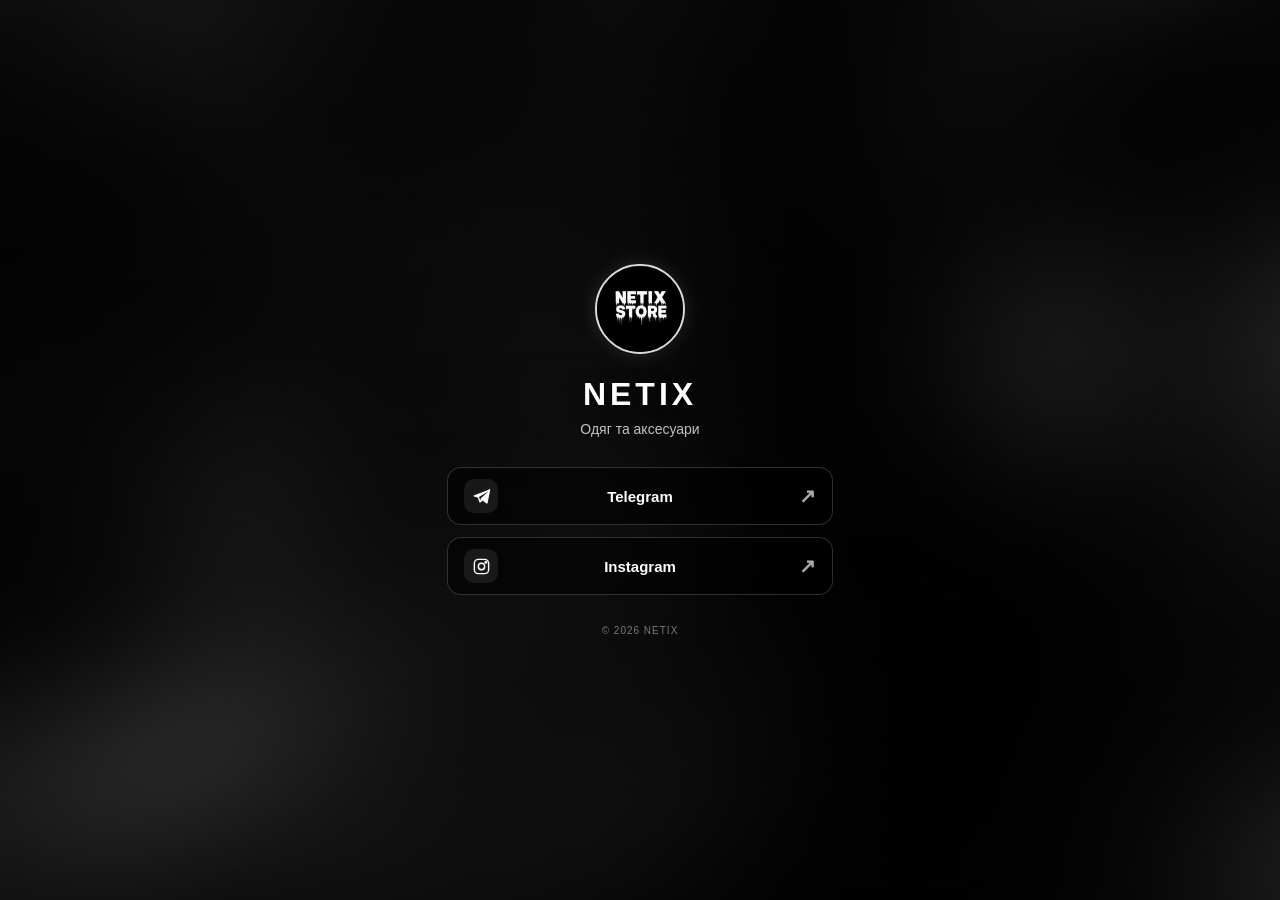
==== index.html @ b79ef5b0 "Add files via upload" ====
<!DOCTYPE html>
<html lang="ru">
<head>
    <meta charset="UTF-8">
    <meta name="viewport" content="width=device-width, initial-scale=1.0">

    <title>NETIX</title>

    <link rel="stylesheet" href="style.css">
</head>

<body>

    <main class="profile">

        <!-- Аватар -->
        <img src="images/avatar.jpg" class="avatar" alt="NETIX">

        <h1>NETIX</h1>
        <p class="description">Одяг та аксесуари</p>

        <div class="links">

            <!-- Telegram -->
            <a href="https://t.me/netixstore17" target="_blank" class="link">

                <span class="social-icon telegram">
                    <svg viewBox="0 0 24 24">
                        <path d="M21.8 3.2L2.9 10.5c-1.3.5-1.3 1.2-.2 1.5l4.8 1.5 1.8 5.5c.2.6.1.8.7.8.5 0 .7-.2 1-.4l2.3-2.2 4.8 3.5c.9.5 1.5.3 1.7-.8l3.1-15.7c.3-1.3-.5-1.9-1.7-1.4zM8.3 13.1l10.9-6.9c.5-.3 1-.1.6.2l-8.8 8-.3 3.1-1.8-4.4-.6-.2z"/>
                    </svg>
                </span>

                <span>Telegram</span>

                <span class="arrow">↗</span>

            </a>

            <!-- Instagram -->
            <a href="https://www.instagram.com/NETIXSTORE" target="_blank" class="link">

                <span class="social-icon instagram">
                    <svg viewBox="0 0 24 24">
                        <rect x="3" y="3" width="18" height="18" rx="5" ry="5"></rect>
                        <circle cx="12" cy="12" r="4"></circle>
                        <circle cx="17.5" cy="6.5" r="1"></circle>
                    </svg>
                </span>

                <span>Instagram</span>

                <span class="arrow">↗</span>

            </a>

        </div>

        <div class="footer">
            © 2026 NETIX
        </div>

    </main>

</body>
</html>
---- style.css ----
* {
    margin: 0;
    padding: 0;
    box-sizing: border-box;
}

body {
    min-height: 100vh;

    color: white;
    font-family: Arial, Helvetica, sans-serif;

    display: flex;
    justify-content: center;
    align-items: center;

    overflow-x: hidden;

    background-image:
        linear-gradient(
            rgba(0, 0, 0, 0.42),
            rgba(0, 0, 0, 0.68)
        ),
        url("images/background.jpg");

    background-size: cover;
    background-position: center;
    background-repeat: no-repeat;

    animation: backgroundMove 15s ease-in-out infinite alternate;
}

@keyframes backgroundMove {
    from {
        background-size: 100%;
    }

    to {
        background-size: 108%;
    }
}

.profile {
    width: 100%;
    max-width: 430px;

    padding: 40px 22px;

    text-align: center;

    position: relative;
    z-index: 2;

    animation: pageAppear 1s ease forwards;
}

@keyframes pageAppear {
    from {
        opacity: 0;
        transform: translateY(20px);
    }

    to {
        opacity: 1;
        transform: translateY(0);
    }
}

/* АВАТАР */

.avatar {
    width: 90px;
    height: 90px;

    object-fit: cover;

    border-radius: 50%;

    border: 2px solid rgba(255,255,255,0.85);

    margin-bottom: 18px;

    box-shadow:
        0 0 20px rgba(255,255,255,0.12);

    animation:
        avatarAppear 0.8s ease forwards,
        avatarGlow 3s ease-in-out 1s infinite alternate;
}

@keyframes avatarAppear {
    from {
        opacity: 0;
        transform: scale(0.7);
    }

    to {
        opacity: 1;
        transform: scale(1);
    }
}

@keyframes avatarGlow {
    from {
        box-shadow: 0 0 15px rgba(255,255,255,0.08);
    }

    to {
        box-shadow: 0 0 32px rgba(255,255,255,0.22);
    }
}

/* НАЗВАНИЕ */

h1 {
    font-size: 32px;
    font-weight: 800;

    letter-spacing: 4px;

    margin-bottom: 8px;

    opacity: 0;

    animation: textAppear 0.7s ease 0.3s forwards;

    text-shadow:
        0 2px 15px rgba(0,0,0,0.5);
}

.description {
    color: rgba(255,255,255,0.75);

    font-size: 14px;

    margin-bottom: 30px;

    opacity: 0;

    animation: textAppear 0.7s ease 0.5s forwards;
}

@keyframes textAppear {
    from {
        opacity: 0;
        transform: translateY(10px);
    }

    to {
        opacity: 1;
        transform: translateY(0);
    }
}

/* КНОПКИ */

.links {
    display: flex;
    flex-direction: column;
    gap: 12px;
}

.link {
    width: 100%;
    min-height: 58px;

    display: flex;
    align-items: center;
    justify-content: space-between;

    padding: 0 16px;

    color: white;
    text-decoration: none;

    background: rgba(0,0,0,0.55);

    border: 1px solid rgba(255,255,255,0.18);

    border-radius: 14px;

    backdrop-filter: blur(12px);

    font-size: 15px;
    font-weight: 600;

    position: relative;
    overflow: hidden;

    opacity: 0;
    transform: translateY(15px);

    animation: buttonAppear 0.7s ease forwards;

    transition:
        transform 0.25s ease,
        background 0.25s ease,
        border 0.25s ease,
        box-shadow 0.25s ease;
}

.link:nth-child(1) {
    animation-delay: 0.7s;
}

.link:nth-child(2) {
    animation-delay: 0.9s;
}

@keyframes buttonAppear {
    to {
        opacity: 1;
        transform: translateY(0);
    }
}

/* ИКОНКИ */

.social-icon {
    width: 34px;
    height: 34px;

    flex: 0 0 34px;

    display: flex;
    align-items: center;
    justify-content: center;

    border-radius: 10px;

    background: rgba(255,255,255,0.08);

    transition: 0.25s ease;
}

.social-icon svg {
    width: 19px;
    height: 19px;

    fill: white;
}

.instagram svg {
    fill: none;
    stroke: white;
    stroke-width: 1.8;
}

/* СТРЕЛКА */

.arrow {
    width: 34px;

    text-align: right;

    color: #aaa;

    font-size: 20px;

    transition: 0.25s ease;
}

/* НАВЕДЕНИЕ */

.link:hover {
    transform: translateY(-3px) scale(1.01);

    background: rgba(255,255,255,0.1);

    border-color: rgba(255,255,255,0.35);

    box-shadow:
        0 10px 30px rgba(0,0,0,0.4);
}

.link:hover .social-icon {
    transform: scale(1.08);
    background: rgba(255,255,255,0.14);
}

.link:hover .arrow {
    color: white;
    transform: translate(3px, -3px);
}

/* БЛИК */

.link::before {
    content: "";

    position: absolute;

    top: 0;
    left: -120%;

    width: 60%;
    height: 100%;

    background: linear-gradient(
        90deg,
        transparent,
        rgba(255,255,255,0.16),
        transparent
    );

    transform: skewX(-20deg);

    transition: 0.6s;
}

.link:hover::before {
    left: 130%;
}

/* FOOTER */

.footer {
    margin-top: 30px;

    color: rgba(255,255,255,0.45);

    font-size: 10px;

    letter-spacing: 1px;

    opacity: 0;

    animation: textAppear 0.7s ease 1.1s forwards;
}


/* ========================= */
/* МОБИЛЬНАЯ АДАПТАЦИЯ */
/* ========================= */

@media (max-width: 600px) {

    body {
        min-height: 100svh;

        align-items: center;

        background-size: cover;
        background-position: center;

        animation: none;
    }

    .profile {
        max-width: 100%;

        padding: 24px 18px;
    }

    .avatar {
        width: 82px;
        height: 82px;

        margin-bottom: 16px;
    }

    h1 {
        font-size: 28px;
        letter-spacing: 3px;
    }

    .description {
        font-size: 13px;
        margin-bottom: 24px;
    }

    .links {
        gap: 10px;
    }

    .link {
        min-height: 56px;

        padding: 0 14px;

        border-radius: 13px;

        font-size: 14px;
    }

    .social-icon {
        width: 32px;
        height: 32px;
        flex-basis: 32px;
    }

    .social-icon svg {
        width: 18px;
        height: 18px;
    }

    .arrow {
        width: 32px;
        font-size: 18px;
    }

    .footer {
        margin-top: 24px;
    }
}


/* ОЧЕНЬ МАЛЕНЬКИЕ ТЕЛЕФОНЫ */

@media (max-width: 380px) {

    .profile {
        padding: 20px 14px;
    }

    .avatar {
        width: 76px;
        height: 76px;
    }

    h1 {
        font-size: 25px;
    }

    .description {
        margin-bottom: 20px;
    }

    .link {
        min-height: 54px;
    }
}
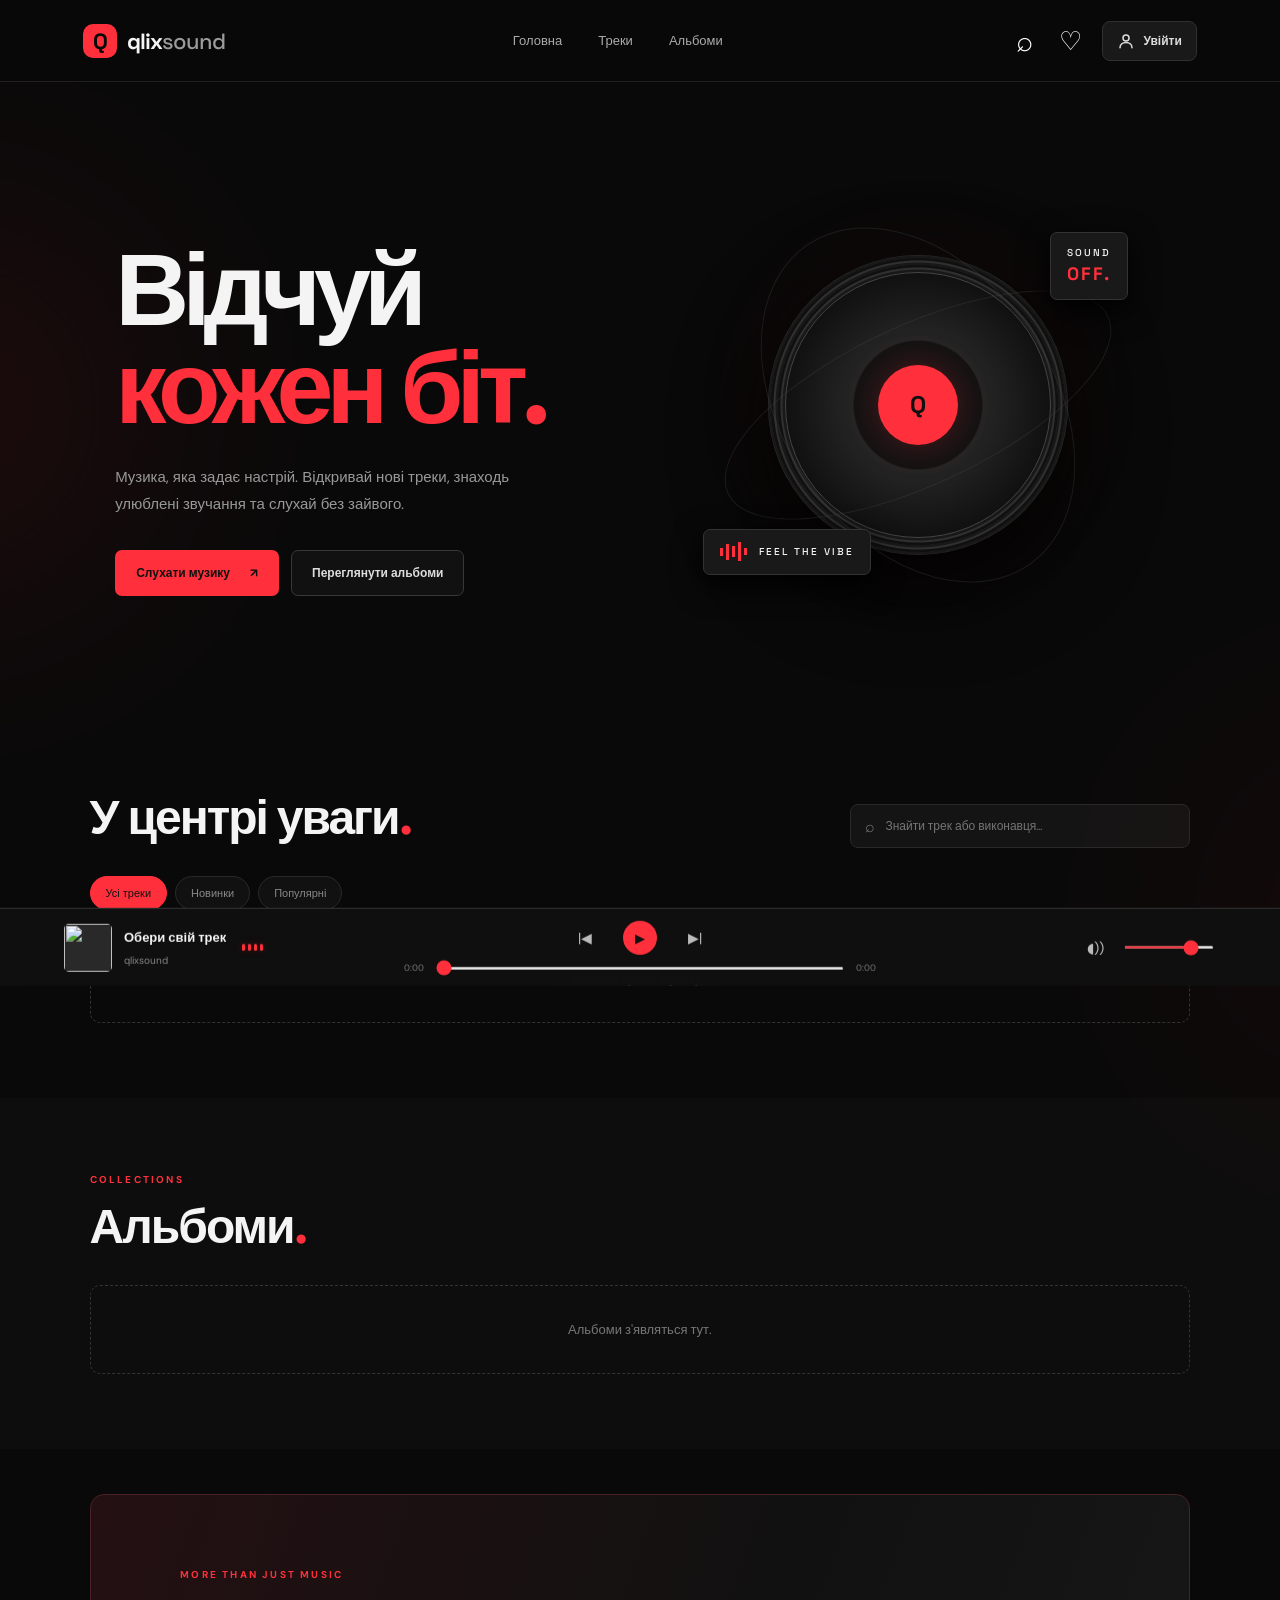
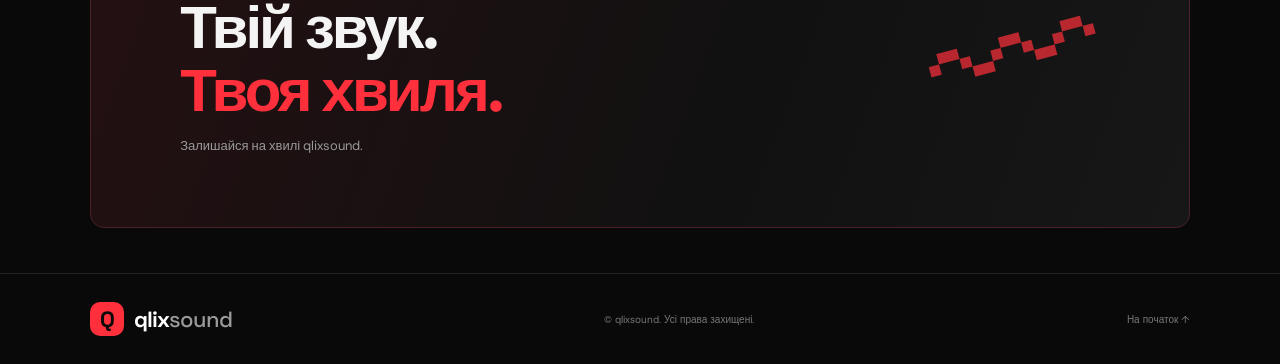
==== commit 6669c68b: "Add files via upload" ====
--- a/index.html
+++ b/index.html
@@ -1,67 +1,94 @@
-
-<!DOCTYPE html>
-<html lang="ru">
-<head>
-    <meta charset="UTF-8">
-    <meta name="viewport" content="width=device-width, initial-scale=1.0">
-
-    <title>NETIX</title>
-
-    <link rel="stylesheet" href="style.css">
-</head>
-
-<body>
-
-    <main class="profile">
-
-        <!-- Аватар -->
-        <img src="images/avatar.jpg" class="avatar" alt="NETIX">
-
-        <h1>NETIX</h1>
-        <p class="description">Одяг та аксесуари</p>
-
-        <div class="links">
-
-            <!-- Telegram -->
-            <a href="https://t.me/netixstore17" target="_blank" class="link">
-
-                <span class="social-icon telegram">
-                    <svg viewBox="0 0 24 24">
-                        <path d="M21.8 3.2L2.9 10.5c-1.3.5-1.3 1.2-.2 1.5l4.8 1.5 1.8 5.5c.2.6.1.8.7.8.5 0 .7-.2 1-.4l2.3-2.2 4.8 3.5c.9.5 1.5.3 1.7-.8l3.1-15.7c.3-1.3-.5-1.9-1.7-1.4zM8.3 13.1l10.9-6.9c.5-.3 1-.1.6.2l-8.8 8-.3 3.1-1.8-4.4-.6-.2z"/>
-                    </svg>
-                </span>
-
-                <span>Telegram</span>
-
-                <span class="arrow">↗</span>
-
-            </a>
-
-            <!-- Instagram -->
-            <a href="https://www.instagram.com/NETIXSTORE" target="_blank" class="link">
-
-                <span class="social-icon instagram">
-                    <svg viewBox="0 0 24 24">
-                        <rect x="3" y="3" width="18" height="18" rx="5" ry="5"></rect>
-                        <circle cx="12" cy="12" r="4"></circle>
-                        <circle cx="17.5" cy="6.5" r="1"></circle>
-                    </svg>
-                </span>
-
-                <span>Instagram</span>
-
-                <span class="arrow">↗</span>
-
-            </a>
-
-        </div>
-
-        <div class="footer">
-            © 2026 NETIX
-        </div>
-
-    </main>
-
-</body>
-</html>
-
+<!doctype html>
+<html lang="uk">
+<head>
+  <meta charset="utf-8">
+  <meta name="viewport" content="width=device-width, initial-scale=1, viewport-fit=cover">
+  <meta name="theme-color" content="#090909">
+  <title>qlixsound — Feel the music</title>
+  <link rel="preconnect" href="https://fonts.googleapis.com">
+  <link rel="preconnect" href="https://fonts.gstatic.com" crossorigin>
+  <link href="https://fonts.googleapis.com/css2?family=DM+Sans:wght@400;500;600;700;800&family=Space+Grotesk:wght@500;600;700&display=swap" rel="stylesheet">
+  <link rel="stylesheet" href="style.css">
+  <script src="https://cdn.jsdelivr.net/npm/@supabase/supabase-js@2"></script>
+</head>
+<body>
+  <div class="ambient ambient-one"></div><div class="ambient ambient-two"></div>
+  <header class="topbar">
+    <a class="brand" href="#"><span class="brand-mark">Q</span><span>qlix<span class="brand-light">sound</span></span></a>
+    <nav class="main-nav">
+      <a href="#discover">Головна</a><a href="#tracks">Треки</a><a href="#albums">Альбоми</a>
+    </nav>
+    <div class="header-actions">
+      <button class="icon-btn" id="search-focus" aria-label="Пошук">⌕</button>
+      <button class="icon-btn fav-open" id="fav-open" aria-label="Обране"><span id="fav-glyph">♡</span><i class="fav-badge" id="fav-badge" hidden>0</i></button>
+      <button class="auth-btn" id="auth-open" type="button" aria-label="Увійти"><svg viewBox="0 0 24 24" width="18" height="18" fill="none" stroke="currentColor" stroke-width="2" stroke-linecap="round" stroke-linejoin="round" aria-hidden="true"><circle cx="12" cy="8" r="4"/><path d="M4 21c0-4.4 3.6-7 8-7s8 2.6 8 7"/></svg><span class="auth-text">Увійти</span></button>
+      <button class="avatar-btn" id="account-open" type="button" aria-label="Мій профіль" hidden></button>
+      <button class="mobile-menu" id="mobile-menu">☰</button>
+    </div>
+  </header>
+
+  <main>
+    <section class="hero" id="discover">
+      <div class="hero-copy">
+        <h1>Відчуй<br><span>кожен біт.</span></h1>
+        <p>Музика, яка задає настрій. Відкривай нові треки, знаходь улюблені звучання та слухай без зайвого.</p>
+        <div class="hero-buttons"><a class="btn btn-primary" href="#tracks">Слухати музику <span>↗</span></a><a class="btn btn-ghost" href="#albums">Переглянути альбоми</a></div>
+      </div>
+      <div class="hero-art">
+        <div class="hero-orbit orbit-a"></div><div class="hero-orbit orbit-b"></div>
+        <div class="hero-disc"><div class="disc-inner"><div class="disc-center">Q</div></div></div>
+        <div class="floating-tag tag-top">SOUND<br><b id="sound-status">OFF.</b></div>
+        <div class="floating-tag tag-bottom"><span class="equalizer"><i></i><i></i><i></i><i></i><i></i></span> FEEL THE VIBE</div>
+      </div>
+    </section>
+
+    <section class="section" id="tracks">
+      <div class="section-head"><div><h2>У центрі уваги<span>.</span></h2></div><div class="search-wrap"><span>⌕</span><input id="search" type="search" placeholder="Знайти трек або виконавця..."></div></div>
+      <div class="filter-row"><button class="filter-chip active" data-filter="all">Усі треки</button><button class="filter-chip" data-filter="new">Новинки</button><button class="filter-chip" data-filter="popular">Популярні</button></div>
+      <div class="track-grid" id="track-grid"><div class="empty-state">Завантажуємо музику...</div></div>
+    </section>
+
+    <section class="section albums-section" id="albums">
+      <div class="section-head"><div><div class="eyebrow">COLLECTIONS</div><h2>Альбоми<span>.</span></h2></div></div>
+      <div class="album-grid" id="album-grid"><div class="empty-state">Альбоми з'являться тут.</div></div>
+    </section>
+
+    <section class="wide-cta">
+      <div><div class="eyebrow">MORE THAN JUST MUSIC</div><h2>Твій звук.<br><span>Твоя хвиля.</span></h2><p>Залишайся на хвилі qlixsound.</p></div>
+      <div class="cta-symbol">〰</div>
+    </section>
+
+
+  </main>
+
+  <footer><a class="brand" href="#"><span class="brand-mark">Q</span><span>qlix<span class="brand-light">sound</span></span></a><span>© <span id="year"></span> qlixsound. Усі права захищені.</span><a href="#discover">На початок ↑</a></footer>
+
+  <div class="player" id="player">
+    <button class="player-track" id="player-open" type="button" aria-label="Відкрити трек, що грає"><img id="player-cover" src="" alt=""><span class="player-track-copy"><strong id="player-title">Обери свій трек</strong><small id="player-artist">qlixsound</small></span><span class="mini-eq" id="mini-eq" aria-hidden="true"><i></i><i></i><i></i><i></i></span></button>
+    <div class="player-center"><div class="player-controls"><button id="prev-track" aria-label="Попередній">|◀</button><button class="play-main" id="play-toggle" aria-label="Відтворити">▶</button><button id="next-track" aria-label="Наступний">▶|</button></div><div class="timeline"><span id="current-time">0:00</span><input type="range" id="seek" min="0" max="100" value="0"><span id="duration">0:00</span></div></div>
+    <div class="player-volume"><button id="mute-toggle" aria-label="Звук">◖))</button><input type="range" id="volume" min="0" max="1" step=".01" value=".8"></div>
+    <audio id="audio" preload="metadata"></audio>
+  </div>
+
+  <div class="now-playing" id="now-playing" aria-hidden="true">
+    <button class="now-playing-close" id="now-playing-close" type="button" aria-label="Закрити">×</button>
+    <div class="now-playing-inner">
+      <div class="now-playing-art-wrap"><img id="now-playing-cover" src="" alt="Обкладинка треку"><div class="art-glow"></div></div>
+      <div class="now-playing-info"><div class="eyebrow"><span class="pulse-dot"></span> ЗАРАЗ ГРАЄ</div><div class="now-playing-title" id="now-playing-title">Обери свій трек</div><div class="now-playing-artist" id="now-playing-artist">qlixsound</div>
+        <div class="beat-visualizer" id="beat-visualizer" aria-label="Візуалізація музики"></div>
+        <div class="now-playing-timeline"><span id="np-current-time">0:00</span><input type="range" id="np-seek" min="0" max="100" value="0" aria-label="Позиція треку"><span id="np-duration">0:00</span></div>
+        <div class="now-playing-controls"><button id="np-prev" type="button" aria-label="Попередній трек">|◀</button><button id="np-play" class="np-play" type="button" aria-label="Пауза">Ⅱ</button><button id="np-next" type="button" aria-label="Наступний трек">▶|</button></div>
+        <div class="now-playing-hint">qlixsound <span>•</span> FEEL EVERY BEAT</div>
+      </div>
+    </div>
+  </div>
+
+  <div class="modal" id="auth-modal"><div class="modal-card auth-card"><button class="modal-close" data-close="auth-modal" aria-label="Закрити">×</button><div id="auth-content"></div></div></div>
+  <div class="modal" id="me-modal"><div class="modal-card me-card"><button class="modal-close" data-close="me-modal" aria-label="Закрити">×</button><div id="me-content"></div></div></div>
+
+  <div class="modal" id="track-modal"><div class="modal-card track-detail"><button class="modal-close" data-close="track-modal">×</button><div id="track-detail-content"></div></div></div>
+
+  <div class="toast" id="toast"></div>
+  <script src="config.js"></script><script src="app.js"></script>
+</body>
+</html>
--- a/style.css
+++ b/style.css
@@ -1,432 +1,416 @@
-* {
-    margin: 0;
-    padding: 0;
-    box-sizing: border-box;
-}
-
-body {
-    min-height: 100vh;
-
-    color: white;
-    font-family: Arial, Helvetica, sans-serif;
-
-    display: flex;
-    justify-content: center;
-    align-items: center;
-
-    overflow-x: hidden;
-
-    background-image:
-        linear-gradient(
-            rgba(0, 0, 0, 0.42),
-            rgba(0, 0, 0, 0.68)
-        ),
-        url("images/background.jpg");
-
-    background-size: cover;
-    background-position: center;
-    background-repeat: no-repeat;
-
-    animation: backgroundMove 15s ease-in-out infinite alternate;
-}
-
-@keyframes backgroundMove {
-    from {
-        background-size: 100%;
-    }
-
-    to {
-        background-size: 108%;
-    }
-}
-
-.profile {
-    width: 100%;
-    max-width: 430px;
-
-    padding: 40px 22px;
-
-    text-align: center;
-
-    position: relative;
-    z-index: 2;
-
-    animation: pageAppear 1s ease forwards;
-}
-
-@keyframes pageAppear {
-    from {
-        opacity: 0;
-        transform: translateY(20px);
-    }
-
-    to {
-        opacity: 1;
-        transform: translateY(0);
-    }
-}
-
-/* АВАТАР */
-
-.avatar {
-    width: 90px;
-    height: 90px;
-
-    object-fit: cover;
-
-    border-radius: 50%;
-
-    border: 2px solid rgba(255,255,255,0.85);
-
-    margin-bottom: 18px;
-
-    box-shadow:
-        0 0 20px rgba(255,255,255,0.12);
-
-    animation:
-        avatarAppear 0.8s ease forwards,
-        avatarGlow 3s ease-in-out 1s infinite alternate;
-}
-
-@keyframes avatarAppear {
-    from {
-        opacity: 0;
-        transform: scale(0.7);
-    }
-
-    to {
-        opacity: 1;
-        transform: scale(1);
-    }
-}
-
-@keyframes avatarGlow {
-    from {
-        box-shadow: 0 0 15px rgba(255,255,255,0.08);
-    }
-
-    to {
-        box-shadow: 0 0 32px rgba(255,255,255,0.22);
-    }
-}
-
-/* НАЗВАНИЕ */
-
-h1 {
-    font-size: 32px;
-    font-weight: 800;
-
-    letter-spacing: 4px;
-
-    margin-bottom: 8px;
-
-    opacity: 0;
-
-    animation: textAppear 0.7s ease 0.3s forwards;
-
-    text-shadow:
-        0 2px 15px rgba(0,0,0,0.5);
-}
-
-.description {
-    color: rgba(255,255,255,0.75);
-
-    font-size: 14px;
-
-    margin-bottom: 30px;
-
-    opacity: 0;
-
-    animation: textAppear 0.7s ease 0.5s forwards;
-}
-
-@keyframes textAppear {
-    from {
-        opacity: 0;
-        transform: translateY(10px);
-    }
-
-    to {
-        opacity: 1;
-        transform: translateY(0);
-    }
-}
-
-/* КНОПКИ */
-
-.links {
-    display: flex;
-    flex-direction: column;
-    gap: 12px;
-}
-
-.link {
-    width: 100%;
-    min-height: 58px;
-
-    display: flex;
-    align-items: center;
-    justify-content: space-between;
-
-    padding: 0 16px;
-
-    color: white;
-    text-decoration: none;
-
-    background: rgba(0,0,0,0.55);
-
-    border: 1px solid rgba(255,255,255,0.18);
-
-    border-radius: 14px;
-
-    backdrop-filter: blur(12px);
-
-    font-size: 15px;
-    font-weight: 600;
-
-    position: relative;
-    overflow: hidden;
-
-    opacity: 0;
-    transform: translateY(15px);
-
-    animation: buttonAppear 0.7s ease forwards;
-
-    transition:
-        transform 0.25s ease,
-        background 0.25s ease,
-        border 0.25s ease,
-        box-shadow 0.25s ease;
-}
-
-.link:nth-child(1) {
-    animation-delay: 0.7s;
-}
-
-.link:nth-child(2) {
-    animation-delay: 0.9s;
-}
-
-@keyframes buttonAppear {
-    to {
-        opacity: 1;
-        transform: translateY(0);
-    }
-}
-
-/* ИКОНКИ */
-
-.social-icon {
-    width: 34px;
-    height: 34px;
-
-    flex: 0 0 34px;
-
-    display: flex;
-    align-items: center;
-    justify-content: center;
-
-    border-radius: 10px;
-
-    background: rgba(255,255,255,0.08);
-
-    transition: 0.25s ease;
-}
-
-.social-icon svg {
-    width: 19px;
-    height: 19px;
-
-    fill: white;
-}
-
-.instagram svg {
-    fill: none;
-    stroke: white;
-    stroke-width: 1.8;
-}
-
-/* СТРЕЛКА */
-
-.arrow {
-    width: 34px;
-
-    text-align: right;
-
-    color: #aaa;
-
-    font-size: 20px;
-
-    transition: 0.25s ease;
-}
-
-/* НАВЕДЕНИЕ */
-
-.link:hover {
-    transform: translateY(-3px) scale(1.01);
-
-    background: rgba(255,255,255,0.1);
-
-    border-color: rgba(255,255,255,0.35);
-
-    box-shadow:
-        0 10px 30px rgba(0,0,0,0.4);
-}
-
-.link:hover .social-icon {
-    transform: scale(1.08);
-    background: rgba(255,255,255,0.14);
-}
-
-.link:hover .arrow {
-    color: white;
-    transform: translate(3px, -3px);
-}
-
-/* БЛИК */
-
-.link::before {
-    content: "";
-
-    position: absolute;
-
-    top: 0;
-    left: -120%;
-
-    width: 60%;
-    height: 100%;
-
-    background: linear-gradient(
-        90deg,
-        transparent,
-        rgba(255,255,255,0.16),
-        transparent
-    );
-
-    transform: skewX(-20deg);
-
-    transition: 0.6s;
-}
-
-.link:hover::before {
-    left: 130%;
-}
-
-/* FOOTER */
-
-.footer {
-    margin-top: 30px;
-
-    color: rgba(255,255,255,0.45);
-
-    font-size: 10px;
-
-    letter-spacing: 1px;
-
-    opacity: 0;
-
-    animation: textAppear 0.7s ease 1.1s forwards;
-}
-
-
-/* ========================= */
-/* МОБИЛЬНАЯ АДАПТАЦИЯ */
-/* ========================= */
-
-@media (max-width: 600px) {
-
-    body {
-        min-height: 100svh;
-
-        align-items: center;
-
-        background-size: cover;
-        background-position: center;
-
-        animation: none;
-    }
-
-    .profile {
-        max-width: 100%;
-
-        padding: 24px 18px;
-    }
-
-    .avatar {
-        width: 82px;
-        height: 82px;
-
-        margin-bottom: 16px;
-    }
-
-    h1 {
-        font-size: 28px;
-        letter-spacing: 3px;
-    }
-
-    .description {
-        font-size: 13px;
-        margin-bottom: 24px;
-    }
-
-    .links {
-        gap: 10px;
-    }
-
-    .link {
-        min-height: 56px;
-
-        padding: 0 14px;
-
-        border-radius: 13px;
-
-        font-size: 14px;
-    }
-
-    .social-icon {
-        width: 32px;
-        height: 32px;
-        flex-basis: 32px;
-    }
-
-    .social-icon svg {
-        width: 18px;
-        height: 18px;
-    }
-
-    .arrow {
-        width: 32px;
-        font-size: 18px;
-    }
-
-    .footer {
-        margin-top: 24px;
-    }
-}
-
-
-/* ОЧЕНЬ МАЛЕНЬКИЕ ТЕЛЕФОНЫ */
-
-@media (max-width: 380px) {
-
-    .profile {
-        padding: 20px 14px;
-    }
-
-    .avatar {
-        width: 76px;
-        height: 76px;
-    }
-
-    h1 {
-        font-size: 25px;
-    }
-
-    .description {
-        margin-bottom: 20px;
-    }
-
-    .link {
-        min-height: 54px;
-    }
-}+*{box-sizing:border-box} :root{--bg:#090909;--panel:#111;--panel2:#171717;--text:#f4f4f4;--muted:#898989;--line:#282828;--lime:#ff303b;--font:'DM Sans',sans-serif;--display:'Space Grotesk',sans-serif}html{scroll-behavior:smooth;scroll-padding-top:90px}body{margin:0;background:var(--bg);color:var(--text);font-family:var(--font);overflow-x:hidden}a{color:inherit;text-decoration:none}button,input,textarea,select{font:inherit}button{cursor:pointer}.ambient{position:absolute;width:420px;height:420px;border-radius:50%;filter:blur(130px);opacity:.09;pointer-events:none}.ambient-one{background:#ff303b;top:200px;left:-260px}.ambient-two{background:#8b171f;top:700px;right:-300px}.topbar{height:82px;padding:0 6.5%;display:flex;align-items:center;justify-content:space-between;border-bottom:1px solid #202020;background:rgba(9,9,9,.82);backdrop-filter:blur(18px);position:sticky;top:0;z-index:20}.brand{display:flex;align-items:center;gap:10px;font:700 22px var(--display);letter-spacing:-1px}.brand-mark{display:grid;place-items:center;width:34px;height:34px;background:var(--lime);color:#090909;border-radius:10px;font-size:22px}.brand-light{font-weight:500;color:#9b9b9b}.main-nav{display:flex;gap:36px;color:#aaa;font-size:13px}.main-nav a:hover,.footer a:hover{color:var(--lime)}.header-actions{display:flex;align-items:center;gap:18px}.icon-btn,.mobile-menu{background:none;border:0;color:white;font-size:29px}.admin-link{background:#191919;border:1px solid #303030;color:#ddd;padding:11px 16px;border-radius:7px;font-size:12px}.admin-link:hover{border-color:var(--lime);color:var(--lime)}.mobile-menu{display:none}.hero{min-height:620px;padding:90px 9% 65px;position:relative;display:flex;align-items:center;justify-content:space-between;overflow:hidden}.hero-copy{max-width:550px;z-index:2}.eyebrow{font-size:10px;letter-spacing:2.2px;font-weight:700;color:var(--lime)}.pulse-dot{display:inline-block;width:7px;height:7px;border-radius:50%;background:var(--lime);margin-right:8px;box-shadow:0 0 14px var(--lime)}h1,h2,h3,p{margin-top:0}.hero h1{font:700 clamp(62px,8vw,106px)/.95 var(--display);letter-spacing:-7px;margin:28px 0}.hero h1 span,.wide-cta h2 span{color:var(--lime)}.hero-copy>p{color:#999;max-width:420px;line-height:1.8;font-size:15px}.hero-buttons{display:flex;gap:12px;margin-top:32px;flex-wrap:wrap}.btn{display:inline-flex;align-items:center;justify-content:center;gap:20px;padding:14px 20px;border-radius:7px;font-weight:700;font-size:12px;border:1px solid transparent;transition:.25s}.btn-primary{background:var(--lime);color:#101010}.btn-primary:hover{background:#ff6870;transform:translateY(-2px);box-shadow:0 8px 30px #ff303b22}.btn-ghost{border-color:#383838;color:#ddd;background:#111}.btn-ghost:hover{border-color:#777}.btn.small{padding:9px 14px}.hero-note{display:flex;align-items:center;gap:12px;color:#686868;font-size:9px;letter-spacing:2px;margin-top:60px}.note-line{width:35px;height:1px;background:var(--lime)}.hero-art{width:430px;height:430px;position:relative;display:grid;place-items:center;margin-right:3%}.hero-disc{width:300px;height:300px;border-radius:50%;padding:17px;background:repeating-radial-gradient(circle,#181818 0 2px,#303030 3px 4px,#101010 5px 7px);box-shadow:0 30px 90px #000,0 0 90px #ff303b12;animation:spin 24s linear infinite}.disc-inner{height:100%;border-radius:50%;display:grid;place-items:center;background:radial-gradient(circle,#282828 0 10%,#121212 11% 34%,#252525 35%,#111 70%);border:1px solid #454545}.disc-center{width:80px;height:80px;border-radius:50%;display:grid;place-items:center;background:var(--lime);color:#111;font:700 24px var(--display);box-shadow:0 0 35px #ff303b44}.hero-orbit{position:absolute;border:1px solid #45454555;border-radius:50%;transform:rotate(-25deg)}.orbit-a{width:420px;height:160px}.orbit-b{width:390px;height:270px;transform:rotate(55deg)}.floating-tag{position:absolute;background:#191919;border:1px solid #333;padding:12px 16px;border-radius:7px;font:500 10px/1.5 var(--display);letter-spacing:2px;box-shadow:0 10px 30px #000}.floating-tag b{font-size:18px;color:var(--lime)}.tag-top{top:42px;right:5px}.tag-bottom{bottom:45px;left:0;display:flex;align-items:center;gap:12px}.equalizer{height:20px;display:flex;align-items:center;gap:3px}.equalizer i{width:3px;background:var(--lime);height:8px;animation:eq .8s infinite alternate}.equalizer i:nth-child(2){height:16px;animation-delay:.2s}.equalizer i:nth-child(3){height:11px;animation-delay:.4s}.equalizer i:nth-child(4){height:19px;animation-delay:.1s}.equalizer i:nth-child(5){height:7px;animation-delay:.3s}.hero-bottom{position:absolute;bottom:24px;left:9%;right:9%;display:flex;justify-content:space-between;color:#555;font-size:9px;letter-spacing:2px}.banner-strip{padding:0 7% 20px;display:grid;grid-template-columns:repeat(auto-fit,minmax(260px,1fr));gap:14px}.promo-banner{min-height:170px;border-radius:12px;background-size:cover;background-position:center;display:flex;flex-direction:column;justify-content:center;padding:28px;gap:8px;overflow:hidden;transition:.3s}.promo-banner:hover{transform:translateY(-3px)}.promo-banner strong{font:700 28px var(--display);max-width:450px}.promo-banner small{color:#ccc}.section{padding:75px 7%}.section-head{display:flex;align-items:end;justify-content:space-between;margin-bottom:28px;gap:20px}.section h2,.admin-card h2{font:700 clamp(32px,4vw,48px) var(--display);letter-spacing:-2px;margin:10px 0 0}.section h2 span,.admin-card h2 span{color:var(--lime)}.search-wrap{display:flex;align-items:center;gap:10px;background:#141414;border:1px solid #292929;border-radius:8px;padding:0 14px;width:min(340px,100%);color:#777}.search-wrap input{background:none;border:0;outline:0;color:#fff;padding:13px 0;width:100%;font-size:12px}.filter-row{display:flex;align-items:center;gap:8px;margin-bottom:24px}.filter-chip{border:1px solid #292929;background:#111;color:#888;padding:9px 15px;border-radius:20px;font-size:11px}.filter-chip.active,.filter-chip:hover{background:var(--lime);color:#111;border-color:var(--lime)}.result-count{margin-left:auto;color:#666;font-size:9px;letter-spacing:1px}.track-grid{display:grid;grid-template-columns:repeat(4,minmax(0,1fr));gap:18px}.track-card{background:#111;border:1px solid #202020;border-radius:11px;padding:12px;transition:.3s;min-width:0}.track-card:hover{transform:translateY(-5px);border-color:#484848;box-shadow:0 18px 40px #0007}.cover-button{position:relative;display:block;width:100%;padding:0;border:0;background:#202020;border-radius:7px;overflow:hidden;aspect-ratio:1}.track-cover{width:100%;height:100%;object-fit:cover;display:block;transition:.5s}.track-card:hover .track-cover{transform:scale(1.05)}.cover-play{position:absolute;right:12px;bottom:12px;width:40px;height:40px;border-radius:50%;background:var(--lime);color:#111;display:grid;place-items:center;opacity:0;transform:translateY(8px);transition:.25s}.track-card:hover .cover-play{opacity:1;transform:none}.track-info{display:flex;justify-content:space-between;align-items:start;gap:8px;padding:15px 2px 10px}.track-info h3{font:600 15px var(--display);margin:0 0 5px;white-space:nowrap;overflow:hidden;text-overflow:ellipsis}.track-info p{font-size:11px;color:#888;margin:0}.more-btn{background:none;border:0;color:#777}.track-meta{border-top:1px solid #242424;padding:10px 2px 1px;display:flex;align-items:center;justify-content:space-between;color:#666;font-size:8px;letter-spacing:1px}.track-meta button{border:0;background:none;color:var(--lime);font-size:9px;font-weight:700}.albums-section{background:#0d0d0d}.section-desc{color:#777;font-size:13px}.album-grid{display:grid;grid-template-columns:repeat(4,1fr);gap:18px}.album-card{height:280px;position:relative;border-radius:10px;overflow:hidden;background:#191919}.album-card img{width:100%;height:100%;object-fit:cover;transition:.5s}.album-card:hover img{transform:scale(1.06)}.album-overlay{position:absolute;inset:0;background:linear-gradient(transparent 30%,#000d);display:flex;flex-direction:column;justify-content:end;padding:20px}.album-overlay span{color:var(--lime);font-size:9px;letter-spacing:2px}.album-overlay h3{font:700 21px var(--display);margin:8px 0 3px}.album-overlay p{color:#aaa;font-size:11px;margin:0}.wide-cta{margin:45px 7%;padding:55px 7%;background:linear-gradient(110deg,#241012,#111 60%,#171717);border:1px solid #492126;border-radius:14px;display:flex;justify-content:space-between;align-items:center;overflow:hidden}.wide-cta h2{font:700 clamp(38px,5vw,60px)/1.05 var(--display);letter-spacing:-3px;margin:15px 0}.wide-cta p{color:#999;font-size:13px;margin:0}.cta-symbol{font-size:170px;color:var(--lime);opacity:.7;transform:rotate(-15deg)}.posts-section{padding-bottom:150px}.post-grid{display:grid;grid-template-columns:repeat(3,1fr);gap:18px}.post-card{border:1px solid #252525;border-radius:10px;overflow:hidden;background:#111}.post-card>img{width:100%;height:190px;object-fit:cover}.post-content{padding:20px}.post-content h3{font:600 20px var(--display);margin:12px 0}.post-content p{font-size:12px;color:#999;line-height:1.7;white-space:pre-wrap}.post-content .eyebrow{font-size:8px}footer{padding:28px 7%;border-top:1px solid #222;display:flex;align-items:center;justify-content:space-between;color:#777;font-size:10px}footer .brand{color:#fff}.player{position:fixed;z-index:30;bottom:0;left:0;right:0;background:rgba(16,16,16,.96);backdrop-filter:blur(18px);border-top:1px solid #333;padding:12px 5%;display:grid;grid-template-columns:1fr 1.5fr 1fr;align-items:center;gap:25px;transform:translateY(110%);transition:.35s}.player.visible{transform:translateY(0)}.player-track{display:flex;align-items:center;gap:12px;min-width:0}.player-track img{width:48px;height:48px;object-fit:cover;background:#292929;border-radius:5px}.player-track strong,.player-track small{display:block;white-space:nowrap;overflow:hidden;text-overflow:ellipsis}.player-track strong{font-size:12px}.player-track small{color:#888;font-size:10px;margin-top:4px}.player-center{max-width:550px;width:100%;margin:auto}.player-controls{display:flex;justify-content:center;align-items:center;gap:25px;margin-bottom:7px}.player-controls button,.player-volume button{background:none;border:0;color:#bbb;font-size:14px}.player-controls .play-main{width:34px;height:34px;border-radius:50%;background:var(--lime);color:#111;font-size:13px}.timeline{display:flex;align-items:center;gap:10px;color:#777;font-size:9px}.timeline input,.player-volume input{accent-color:var(--lime);width:100%;height:3px}.player-volume{display:flex;align-items:center;gap:12px;max-width:150px;justify-self:end}.player-volume input{width:90px}.empty-state{grid-column:1/-1;padding:35px;text-align:center;color:#777;border:1px dashed #333;border-radius:10px;font-size:13px}.config-warning{color:#f0d28b}.modal{position:fixed;z-index:50;inset:0;background:#000b;display:none;align-items:center;justify-content:center;padding:20px;backdrop-filter:blur(8px)}.modal.open{display:flex;animation:fade .2s}.modal-card{position:relative;background:#111;border:1px solid #333;border-radius:14px;width:min(760px,100%);max-height:90vh;overflow:auto;padding:34px}.modal-close{position:absolute;right:17px;top:12px;background:none;border:0;color:#aaa;font-size:28px}.detail-layout{display:grid;grid-template-columns:220px 1fr;gap:25px;align-items:center}.detail-cover{width:100%;aspect-ratio:1;object-fit:cover;border-radius:8px;background:#222}.detail-layout h2{font:700 32px var(--display);margin:12px 0 4px}.detail-layout p{color:#999;font-size:13px;line-height:1.6}.review-area{border-top:1px solid #292929;margin-top:30px;padding-top:20px}.review-area h3,.admin-panel h3{font:600 18px var(--display)}.review-form{display:grid;grid-template-columns:1fr 130px;gap:9px;margin:15px 0}.review-form textarea{grid-column:1/-1}.review-form input,.review-form select,.review-form textarea,.form-stack input,.admin-form input,.admin-form textarea,.admin-form select{background:#1a1a1a;border:1px solid #333;border-radius:6px;color:#eee;padding:12px;outline:0;width:100%;font-size:12px}.review-form input:focus,.review-form textarea:focus,.form-stack input:focus,.admin-form input:focus,.admin-form textarea:focus{border-color:var(--lime)}.review-form button{grid-column:1/-1;justify-self:start}.review{padding:13px 0;border-bottom:1px solid #292929}.review>div{display:flex;justify-content:space-between;font-size:12px}.review>div span{color:var(--lime)}.review p{color:#999;font-size:12px;margin:8px 0 0;white-space:pre-wrap}.admin-card{width:min(900px,100%);padding:35px}.admin-card h2{font-size:30px}.muted{color:#888;font-size:12px;line-height:1.6}.form-stack{display:grid;gap:15px;margin-top:25px;max-width:420px}.form-stack label,.admin-form label{display:grid;gap:7px;color:#aaa;font-size:11px}.admin-heading{display:flex;justify-content:space-between;align-items:center;padding-right:30px}.admin-tabs{display:flex;gap:5px;overflow-x:auto;margin:25px 0;border-bottom:1px solid #333}.admin-tabs button{white-space:nowrap;padding:12px 14px;background:none;border:0;color:#888;font-size:11px;border-bottom:2px solid transparent}.admin-tabs button.active{color:var(--lime);border-color:var(--lime)}.admin-form{display:grid;grid-template-columns:1fr 1fr;gap:13px}.admin-form label:has(textarea),.admin-form label:has(input[type=file]),.admin-form .check-label,.admin-form button,.admin-form .form-message{grid-column:1/-1}.admin-form .check-label{display:flex;align-items:center;gap:8px}.admin-form .check-label input{width:auto;accent-color:var(--lime)}.admin-form button{justify-self:start}.subheading{margin-top:30px}.admin-list{border-top:1px solid #292929}.admin-list-row{display:flex;justify-content:space-between;gap:15px;align-items:center;padding:12px 3px;border-bottom:1px solid #292929;font-size:12px}.delete-btn{background:#281818;border:1px solid #542929;color:#ff8a8a;border-radius:5px;padding:7px 10px;font-size:10px;white-space:nowrap}.review-admin span{line-height:1.7}.form-message{font-size:11px;min-height:15px}.form-message.error{color:#ff7777}.form-message.success{color:var(--lime)}.toast{position:fixed;z-index:80;bottom:100px;left:50%;transform:translate(-50%,20px);opacity:0;background:#ff303b;color:#111;padding:12px 18px;border-radius:7px;font-size:12px;font-weight:700;transition:.25s;pointer-events:none}.toast.show{opacity:1;transform:translate(-50%,0)}[hidden]{display:none!important}@keyframes spin{to{transform:rotate(360deg)}}@keyframes eq{to{height:4px}}@keyframes fade{from{opacity:0}to{opacity:1}}
+@media(max-width:1000px){.track-grid,.album-grid{grid-template-columns:repeat(3,1fr)}.hero{padding-left:7%;padding-right:7%}.hero-art{transform:scale(.85);margin-right:-20px}.main-nav{gap:18px}}
+@media(max-width:700px){.topbar{height:68px;padding:0 5%}.main-nav{display:none;position:absolute;top:68px;left:0;right:0;padding:20px;background:#111;border-bottom:1px solid #333;flex-direction:column;gap:18px}.main-nav.nav-open{display:flex}.mobile-menu{display:block}.admin-link{font-size:10px;padding:9px}.hero{min-height:auto;padding:70px 7% 80px;display:block}.hero h1{font-size:66px;letter-spacing:-5px}.hero-art{width:100%;height:300px;margin:25px 0 0;transform:scale(.8)}.hero-disc{width:240px;height:240px}.hero-orbit.orbit-a{width:340px}.hero-bottom{left:7%;right:7%}.section{padding:55px 5%}.section-head{align-items:start;flex-direction:column}.search-wrap{width:100%}.track-grid,.album-grid{grid-template-columns:repeat(2,minmax(0,1fr));gap:10px}.track-card{padding:8px}.track-info h3{font-size:13px}.album-card{height:220px}.wide-cta{margin:25px 5%;padding:35px 25px}.cta-symbol{font-size:90px}.post-grid{grid-template-columns:1fr}.posts-section{padding-bottom:180px}.player{grid-template-columns:1fr auto;gap:8px;padding:9px 4%}.player-track img{width:40px;height:40px}.player-center{grid-column:1/-1;grid-row:2}.player-volume{grid-column:2;grid-row:1}.player-volume input{width:55px}.player-controls{margin-bottom:4px}.detail-layout{grid-template-columns:100px 1fr;gap:15px}.detail-layout h2{font-size:22px}.modal-card{padding:27px 20px}.admin-card{padding:28px 17px}.admin-form{grid-template-columns:1fr}.admin-form label,.admin-form label:has(textarea),.admin-form label:has(input[type=file]),.admin-form .check-label,.admin-form button,.admin-form .form-message{grid-column:1}.admin-heading{padding-right:25px}.admin-card h2{font-size:24px}.admin-tabs button{padding:10px 9px}footer{padding:25px 5%;gap:12px;flex-wrap:wrap}footer>span{order:3;width:100%}.filter-row{flex-wrap:wrap}.result-count{width:100%;margin:5px 0 0}.review-form{grid-template-columns:1fr 100px}}
+@media(prefers-reduced-motion:reduce){*,*::before,*::after{animation-duration:.01ms!important;transition-duration:.01ms!important;scroll-behavior:auto!important}}
+/* Separate administration page */
+.admin-main{position:relative;z-index:1;padding:55px 6%;min-height:calc(100vh - 82px)}
+.admin-shell{max-width:1100px;margin:0 auto;background:#111;border:1px solid #292929;border-radius:15px;padding:34px;box-shadow:0 25px 80px #0006}
+.admin-login{max-width:500px;margin:35px auto 55px}
+.admin-login h1,.admin-heading h1{font:700 clamp(30px,4vw,44px) var(--display);letter-spacing:-2px;margin:12px 0}
+.admin-login h1 span,.admin-heading h1 span{color:var(--lime)}
+.admin-heading{display:flex;justify-content:space-between;align-items:center;gap:20px}
+.admin-heading .muted{margin:8px 0 0}
+.admin-panel h2{font:600 22px var(--display);margin:0 0 20px}
+.admin-page .topbar{position:relative}
+@media(max-width:700px){.admin-main{padding:22px 4%}.admin-shell{padding:22px 15px}.admin-heading{align-items:flex-start}.admin-heading h1{font-size:27px}}
+
+/* qlixsound admin v2 — redesigned control center */
+.admin-v2{background:#080909;color:#f4f4f0;min-height:100vh;font-family:var(--body,Arial,sans-serif)}
+.admin-v2 .ambient{position:fixed;pointer-events:none;filter:blur(110px);opacity:.13}.admin-v2 .ambient-one{width:380px;height:380px;background:#ff303b;top:-180px;left:20%}.admin-v2 .ambient-two{width:300px;height:300px;background:#74151d;right:-150px;bottom:0}
+.admin-v2 .btn{font-family:inherit}.admin-v2 .btn-primary{background:#ff303b;color:#10120b;border:0;font-weight:800;border-radius:9px;box-shadow:0 8px 25px #ff303b18;transition:.2s}.admin-v2 .btn-primary:hover{background:#ff6870;transform:translateY(-1px)}
+.login-screen{position:relative;z-index:1;min-height:100vh;display:flex;align-items:center;justify-content:center;padding:35px 20px}.login-brand{position:absolute;top:30px;left:5%;text-decoration:none}.login-card{width:min(450px,100%);padding:42px;background:linear-gradient(145deg,#151715,#101110);border:1px solid #292d25;border-radius:20px;box-shadow:0 35px 100px #0009}.login-icon{width:46px;height:46px;display:grid;place-items:center;border-radius:13px;background:#ff303b;color:#10120b;font:800 25px var(--display);margin-bottom:28px;box-shadow:0 0 35px #ff303b22}.login-card h1{font:700 43px/1.05 var(--display);letter-spacing:-2px;margin:12px 0}.login-card h1 span{color:#ff303b}.login-card>.muted{font-size:13px;margin:14px 0 28px}.login-form{display:grid;gap:17px}.login-form label{display:grid;gap:8px;color:#b7b9b1;font-size:11px;font-weight:700;letter-spacing:.3px}.login-form input{width:100%;background:#0b0d0b;border:1px solid #30352d;color:#fff;border-radius:9px;padding:14px 15px;outline:0;font-family:var(--font);font-size:13px;transition:.2s}.login-form input:focus{border-color:#ff303b;box-shadow:0 0 0 3px #ff303b15}.login-form .btn{height:48px;margin-top:4px}.login-form .btn span{float:right;font-size:18px}.login-back{display:inline-block;color:#8d9187;text-decoration:none;font-size:11px;margin-top:26px}.login-back:hover{color:#ff303b}.login-foot{position:absolute;bottom:24px;color:#51564b;font-size:9px;letter-spacing:2px}.login-form .form-message{margin:0;min-height:14px}
+.dashboard-layout{position:relative;z-index:1;min-height:100vh}.admin-sidebar{position:fixed;inset:0 auto 0 0;width:245px;background:#0d0f0d;border-right:1px solid #252923;padding:27px 17px 18px;display:flex;flex-direction:column;z-index:5}.side-brand{display:flex;text-decoration:none;padding:0 10px 34px}.side-caption{font-size:9px;letter-spacing:1.6px;color:#656b5e;font-weight:800;padding:0 12px 13px}.side-nav{display:grid;gap:5px}.side-link{width:100%;display:flex;align-items:center;gap:12px;text-align:left;border:1px solid transparent;border-radius:8px;background:transparent;color:#a5a99e;padding:12px 12px;font-family:var(--font);font-size:12px;font-weight:600;cursor:pointer;transition:.18s}.side-link:hover{background:#171b15;color:#fff}.side-link.active{background:#ff303b12;border-color:#ff303b29;color:#d7ff8b}.nav-ico{font-size:17px;width:20px;text-align:center}.side-link i{font-style:normal;font-size:10px;color:#858b7d;margin-left:auto;background:#1b2018;border-radius:20px;padding:3px 7px}.side-link.active i{background:#ff303b20;color:#ff303b}.sidebar-bottom{margin-top:auto}.admin-online{display:flex;align-items:center;gap:10px;border-top:1px solid #262a24;border-bottom:1px solid #262a24;padding:17px 8px;margin-bottom:12px}.admin-online>span{width:8px;height:8px;background:#ff303b;border-radius:50%;box-shadow:0 0 10px #ff303b}.admin-online b,.admin-online small{display:block}.admin-online b{font-size:10px;color:#f2dadd}.admin-online small{font-size:9px;color:#a77a80;margin-top:4px}.side-site-link,.side-logout{display:block;width:100%;text-align:left;text-decoration:none;color:#92988b;font-family:var(--font);font-size:11px;font-weight:600;padding:11px 9px;border:0;background:none;cursor:pointer}.side-site-link:hover,.side-logout:hover{color:#ff303b}.admin-workspace{margin-left:245px;min-height:100vh}.workspace-top{height:76px;border-bottom:1px solid #242821;background:#0c0e0cdd;backdrop-filter:blur(15px);display:flex;align-items:center;justify-content:space-between;padding:0 4.5%;position:sticky;top:0;z-index:4}.workspace-top .eyebrow{font-size:8px;color:#b07c82;letter-spacing:1.5px}.top-title{font:600 15px var(--display);margin-top:5px}.top-actions{display:flex;align-items:center;gap:20px}.admin-user{display:flex;align-items:center;gap:9px;color:#b6baaf;font-size:10px}.user-dot{width:27px;height:27px;border-radius:50%;display:grid;place-items:center;background:#3a171b;color:#ff303b;font-weight:800}.workspace-content{max-width:1450px;margin:auto;padding:40px 4.5% 80px}.admin-v2 .admin-panel{animation:adminFade .25s ease}.welcome-row{display:flex;align-items:center;justify-content:space-between;gap:25px;margin-bottom:30px}.welcome-row h1,.page-heading h1{font:700 clamp(31px,4vw,43px)/1.1 var(--display);letter-spacing:-2px;margin:9px 0}.welcome-row h1 span{color:#ff303b}.welcome-row .muted,.page-heading .muted{font-size:12px;margin:9px 0 0}.welcome-note{display:flex;align-items:center;gap:12px;padding:15px 18px;background:#ff303b0b;border:1px solid #ff303b24;border-radius:12px}.welcome-note>span{font-size:26px;color:#ff303b}.welcome-note b,.welcome-note small{display:block}.welcome-note b{font-size:11px}.welcome-note small{font-size:9px;color:#b98d91;margin-top:5px}.stats-grid{display:grid;grid-template-columns:repeat(4,minmax(0,1fr));gap:13px;margin-bottom:17px}.stat-card{background:linear-gradient(145deg,#151815,#111311);border:1px solid #3b2023;border-radius:12px;padding:18px 19px;min-height:128px}.stat-top{display:flex;align-items:center;justify-content:space-between;color:#9da395;font-size:10px}.stat-top b{font-size:18px;color:#ff303b;font-weight:500}.stat-card>strong{display:block;font:700 31px var(--display);margin:13px 0 3px}.stat-card>small{font-size:9px;color:#73796d}.overview-columns{display:grid;grid-template-columns:1.15fr .85fr;gap:16px}.quick-card,.recent-card,.library-card,.editor-card{background:#111411;border:1px solid #3b2023;border-radius:13px;padding:22px}.section-title,.library-head{display:flex;align-items:center;justify-content:space-between;margin-bottom:18px}.section-title .eyebrow,.library-head .eyebrow{font-size:8px;letter-spacing:1.5px;color:#7c8374}.section-title h2,.library-head h2{font:600 18px var(--display);margin:6px 0 0}.quick-actions{display:grid;grid-template-columns:repeat(2,minmax(0,1fr));gap:9px}.quick-actions button{position:relative;text-align:left;min-height:98px;padding:14px;background:#171b15;border:1px solid #2b3126;border-radius:9px;color:#eee;cursor:pointer;transition:.2s}.quick-actions button:hover{border-color:#91b64b;background:#1b2117;transform:translateY(-2px)}.quick-actions button>span{display:block;color:#ff303b;font-size:19px;margin-bottom:8px}.quick-actions button b,.quick-actions button small{display:block}.quick-actions button b{font-size:11px}.quick-actions button small{font-size:9px;color:#858d7c;margin-top:4px}.quick-actions button em{position:absolute;right:13px;top:14px;color:#8b957c;font-style:normal}.recent-content{display:grid;gap:2px}.recent-row{display:flex;align-items:center;gap:11px;padding:9px 0;border-bottom:1px solid #252a23}.recent-row:last-child{border:0}.recent-thumb{width:37px;height:37px;border-radius:7px;background:#20251b;overflow:hidden;display:grid;place-items:center;color:#ff303b;flex:none}.recent-thumb img{width:100%;height:100%;object-fit:cover}.recent-row b,.recent-row small{display:block}.recent-row b{font-size:10px;max-width:220px;white-space:nowrap;overflow:hidden;text-overflow:ellipsis}.recent-row small{font-size:9px;color:#858c7c;margin-top:5px}.page-heading{display:flex;justify-content:space-between;align-items:center;margin-bottom:25px}.page-heading .eyebrow{font-size:8px;letter-spacing:1.5px;color:#858d79}.page-symbol{font-size:55px;color:#ff303b;opacity:.8;padding-right:15px}.editor-layout{display:grid;grid-template-columns:minmax(300px,.85fr) minmax(360px,1.15fr);gap:16px;align-items:start}.editor-card{display:grid;gap:15px}.editor-heading{display:flex;align-items:center;gap:13px;padding-bottom:13px;border-bottom:1px solid #3b2023;margin-bottom:3px}.editor-number{width:34px;height:34px;border-radius:9px;background:#ff303b15;color:#ff303b;display:grid;place-items:center;font:700 12px var(--display)}.editor-heading h2{font:600 17px var(--display);margin:0}.editor-heading p{font-size:9px;color:#838a7b;margin:5px 0 0}.editor-card>label{display:grid;gap:7px;color:#b7bdb0;font-size:10px;font-weight:700}.editor-card input:not([type=checkbox]),.editor-card textarea,.editor-card select{width:100%;background:#0b0e0b;border:1px solid #30362c;border-radius:8px;color:#eee;padding:12px 13px;font-family:var(--font);font-size:12px;outline:0;transition:.2s}.editor-card textarea{resize:vertical;min-height:75px}.editor-card input:focus,.editor-card textarea:focus,.editor-card select:focus{border-color:#9acb46;box-shadow:0 0 0 3px #ff303b10}.editor-card input::placeholder,.editor-card textarea::placeholder{color:#596052}.editor-card .optional,.editor-card .required{font-size:8px;color:#78816c;font-weight:500;margin-left:4px}.editor-card .required{color:#d5a35e}.file-field input[type=file]{padding:9px!important;font-size:10px!important}.file-field input::file-selector-button{background:#242c1e;color:#d7efb5;border:1px solid #3b4b2c;border-radius:5px;padding:7px 10px;margin-right:10px;font-size:9px;cursor:pointer}.file-field>small{font-size:9px;color:#70786a;font-weight:400}.toggle-line{display:flex!important;align-items:center;gap:10px!important;cursor:pointer}.toggle-line>input{position:absolute;opacity:0;width:1px;height:1px}.fake-toggle{width:34px;height:19px;background:#343a30;border-radius:20px;position:relative;transition:.2s;flex:none}.fake-toggle:after{content:'';position:absolute;width:13px;height:13px;background:#a5aa9e;border-radius:50%;left:3px;top:3px;transition:.2s}.toggle-line input:checked+.fake-toggle{background:#829f42}.toggle-line input:checked+.fake-toggle:after{left:18px;background:#fff}.toggle-line b,.toggle-line small{display:block}.toggle-line b{font-size:10px;color:#dce2d5}.toggle-line small{font-size:9px;color:#7e8775;font-weight:400;margin-top:3px}.editor-submit{justify-self:start;padding:13px 18px;font-size:10px}.editor-submit:disabled{opacity:.65;cursor:wait}.library-card{min-width:0}.library-head{margin-bottom:15px}.count-pill{background:#ff303b15;color:#ff303b;border:1px solid #ff303b25;border-radius:20px;padding:5px 10px;font-size:10px;font-weight:700}.list-search{width:100%;background:#0b0e0b;border:1px solid #2c3229;border-radius:8px;color:#eee;padding:11px 13px;font-size:10px;outline:0;margin-bottom:12px}.list-search:focus{border-color:#829e49}.admin-list{border:0;display:grid;gap:7px}.admin-item{display:flex;align-items:center;gap:11px;padding:9px;background:#171a16;border:1px solid #252b22;border-radius:9px;min-width:0}.item-thumb{width:49px;height:49px;flex:none;border-radius:7px;overflow:hidden;background:#252b20;display:grid;place-items:center;color:#ff303b;font-size:19px}.item-thumb img{width:100%;height:100%;object-fit:cover}.item-info{min-width:0;flex:1}.item-info b,.item-info small,.item-info em{display:block;overflow:hidden;text-overflow:ellipsis;white-space:nowrap}.item-info b{font-size:10px;color:#e5e9df}.item-info small{font-size:9px;color:#90988a;margin-top:4px}.item-info em{font-style:normal;font-size:8px;color:#6e7766;margin-top:5px}.item-delete{width:29px;height:29px;flex:none;border:1px solid #59312c;background:#2a1917;color:#f28c7c;border-radius:7px;font-size:19px;line-height:1;cursor:pointer;transition:.2s}.item-delete:hover{background:#51231e;color:#fff}.item-delete:disabled{opacity:.5}.empty-admin{padding:35px 15px;text-align:center;display:grid;justify-items:center;gap:8px;color:#798171}.empty-admin>span{font-size:24px;color:#ff303b}.empty-admin b{font-size:11px;color:#bfc6b7}.empty-admin small{font-size:9px}.review-library{max-width:100%}.review-item{display:flex;align-items:flex-start;gap:12px;padding:14px 0;border-bottom:1px solid #3b2023}.review-avatar{width:34px;height:34px;flex:none;border-radius:50%;display:grid;place-items:center;background:#28321c;color:#ff303b;font-weight:800;font-size:12px}.review-body{flex:1;min-width:0}.review-meta{display:flex;justify-content:space-between;gap:12px}.review-meta b{font-size:11px}.review-meta span{color:#ff303b;letter-spacing:1px;font-size:11px}.review-body p{font-size:10px;line-height:1.6;color:#aeb4a7;margin:8px 0}.review-body>small{font-size:8px;color:#77806e}.review-actions{display:flex;align-items:center;gap:7px}.visibility-btn{background:#20271a;border:1px solid #39452c;color:#c7e99b;border-radius:6px;padding:7px 9px;font-size:9px;cursor:pointer;white-space:nowrap}.visibility-btn:hover{background:#2a3820}.toast{bottom:28px;background:#ff303b;color:#10120b;border-radius:9px;padding:13px 18px;box-shadow:0 12px 40px #0008}.form-message{font-size:10px;min-height:14px}.form-message.error{color:#ff8a7b}.form-message.success{color:#ff303b}.loader-dot{display:inline-block;width:9px;height:9px;border:2px solid #18210c;border-top-color:transparent;border-radius:50%;animation:spin .7s linear infinite;margin-right:7px;vertical-align:middle}.admin-v2 [hidden]{display:none!important}@keyframes adminFade{from{opacity:.4;transform:translateY(5px)}to{opacity:1;transform:translateY(0)}}
+@media(max-width:1100px){.admin-sidebar{width:205px}.admin-workspace{margin-left:205px}.editor-layout{grid-template-columns:1fr}.overview-columns{grid-template-columns:1fr}.stats-grid{grid-template-columns:repeat(2,minmax(0,1fr))}}
+@media(max-width:700px){.admin-sidebar{position:sticky;top:0;width:100%;height:auto;padding:10px 12px;background:#0d0f0df5;border-right:0;border-bottom:1px solid #252923}.side-brand{padding:0 4px 10px}.side-brand .brand-mark{width:25px;height:25px;font-size:15px}.side-caption,.sidebar-bottom{display:none}.side-nav{display:flex;overflow-x:auto;gap:5px;padding-bottom:2px}.side-link{width:auto;white-space:nowrap;padding:9px 10px;font-size:10px;gap:7px}.side-link i{display:none}.nav-ico{font-size:14px;width:auto}.admin-workspace{margin-left:0}.workspace-top{height:60px;padding:0 5%}.workspace-top .top-actions{gap:9px}.admin-user{font-size:0}.user-dot{font-size:10px}.workspace-top .btn{font-size:9px;padding:8px 10px}.workspace-content{padding:27px 4% 55px}.welcome-row{align-items:flex-start}.welcome-note{display:none}.welcome-row h1{font-size:31px}.stats-grid{gap:8px}.stat-card{min-height:108px;padding:14px}.stat-card>strong{font-size:26px}.stat-card>small{font-size:8px}.quick-card,.recent-card,.library-card,.editor-card{padding:16px}.quick-actions{gap:7px}.quick-actions button{padding:11px;min-height:92px}.page-heading h1{font-size:33px}.page-symbol{font-size:40px;padding:0}.editor-layout{grid-template-columns:minmax(0,1fr);gap:12px}.review-item{gap:8px}.review-actions{flex-direction:column-reverse;align-items:flex-end}.visibility-btn{font-size:8px;padding:6px}.login-card{padding:30px 23px}.login-card h1{font-size:37px}.login-brand{top:20px;left:20px}}
+@media(max-width:380px){.side-link{padding:8px;font-size:9px}.quick-actions{grid-template-columns:1fr 1fr}.workspace-top .eyebrow{font-size:7px}.top-title{font-size:13px}}
+
+/* =====================================================================
+   МОБІЛЬНА АДАПТАЦІЯ qlixsound
+   Усе нижче працює лише на екранах ≤1000px / touch-пристроях.
+   ПК-версія (від 1001px, з мишею) не змінюється.
+   ===================================================================== */
+@keyframes svNavIn{from{opacity:0;transform:translateY(-8px)}to{opacity:1;transform:none}}
+
+@media (max-width:1000px),(hover:none){
+  html{-webkit-text-size-adjust:100%;text-size-adjust:100%}
+  a,button,input,select,textarea{-webkit-tap-highlight-color:transparent}
+  button,.btn,a{touch-action:manipulation}
+}
+
+/* На touch-екранах немає hover: показуємо кнопку play одразу, без «залипання» ефектів */
+@media (hover:none){
+  .track-card:hover{transform:none;border-color:#202020;box-shadow:none}
+  .track-card:hover .track-cover,.album-card:hover img{transform:none}
+  .cover-play{opacity:1;transform:none}
+  .promo-banner:hover,.btn-primary:hover{transform:none}
+}
+
+/* ---------- Планшети (портрет) ---------- */
+@media (min-width:701px) and (max-width:900px){
+  .hero{flex-direction:column;align-items:flex-start;gap:40px;padding-top:70px}
+  .hero-copy{max-width:none}
+  .hero-art{align-self:center;margin:0;transform:none}
+}
+
+/* ---------- Телефони ---------- */
+@media (max-width:700px){
+  html{scroll-padding-top:76px}
+  body{padding-left:env(safe-area-inset-left);padding-right:env(safe-area-inset-right)}
+  body:has(.player.visible){padding-bottom:132px}
+
+  /* Шапка + меню */
+  .topbar{height:calc(64px + env(safe-area-inset-top));padding:env(safe-area-inset-top) 4% 0}
+  .brand{font-size:20px}
+  .header-actions{gap:2px}
+  .icon-btn,.mobile-menu{display:grid;place-items:center;width:44px;height:44px;padding:0;font-size:26px;border-radius:10px}
+  .main-nav{top:100%;padding:6px 5% 12px;gap:0;max-height:calc(100vh - 64px);max-height:calc(100dvh - 64px);overflow:auto;background:#101010;box-shadow:0 24px 50px #000b}
+  .main-nav.nav-open{display:flex;animation:svNavIn .22s ease both}
+  .main-nav a{font-size:16px;color:#ddd;padding:16px 4px;border-bottom:1px solid #1f1f1f}
+  .main-nav a:last-child{border-bottom:0}
+
+  /* Hero */
+  .hero{min-height:0;padding:44px 6% 56px}
+  .hero h1{font-size:clamp(44px,16.5vw,72px);letter-spacing:-.07em;line-height:.98;margin:0 0 20px}
+  .hero-copy>p{font-size:15px;max-width:none;line-height:1.7}
+  .hero-buttons{flex-direction:column;gap:10px;margin-top:26px}
+  .hero-buttons .btn{width:100%;padding:16px 20px;font-size:14px;justify-content:center}
+  .hero-art{width:100%;max-width:340px;height:290px;margin:34px auto 0;transform:none}
+  .hero-disc{width:210px;height:210px;padding:13px}
+  .disc-center{width:62px;height:62px;font-size:19px}
+  .hero-orbit.orbit-a{width:310px;height:120px}
+  .hero-orbit.orbit-b{width:290px;height:200px}
+  .floating-tag{padding:9px 12px;font-size:9px;letter-spacing:1.5px}
+  .floating-tag b{font-size:15px}
+  .tag-top{top:6px;right:0}
+  .tag-bottom{bottom:8px;left:0;gap:9px}
+
+  /* Секції */
+  .section{padding:48px 5%}
+  .section-head{gap:16px;margin-bottom:20px}
+  .section h2{font-size:clamp(30px,9vw,38px);letter-spacing:-.05em}
+  .search-wrap{padding:0 14px;border-radius:12px}
+  .search-wrap input{font-size:16px;padding:14px 0}   /* 16px — щоб iOS не зумив сторінку */
+  .filter-row{flex-wrap:nowrap;overflow-x:auto;margin:0 -5% 18px;padding:0 5% 2px;scrollbar-width:none}
+  .filter-row::-webkit-scrollbar{display:none}
+  .filter-chip{flex:none;padding:11px 16px;font-size:13px}
+
+  /* Треки */
+  .track-grid{gap:12px}
+  .track-card{padding:8px;border-radius:12px}
+  .track-grid .track-card>.fav-btn{top:14px;right:14px;width:36px;height:36px}
+  .track-info{padding:12px 2px 8px;gap:4px}
+  .track-info>div{min-width:0}
+  .track-info h3{font-size:14px}
+  .track-info p{font-size:12px;overflow:hidden;text-overflow:ellipsis;white-space:nowrap}
+  .more-btn{flex:none;width:32px;height:32px;margin:-6px -6px 0 0;font-size:13px}
+  .track-meta{flex-wrap:wrap;gap:8px;padding-top:9px;font-size:10px;letter-spacing:.5px}
+  .track-meta>span{width:100%;overflow:hidden;text-overflow:ellipsis;white-space:nowrap}
+  .track-meta button{width:100%;padding:11px 8px;font-size:11px;border:1px solid #ff303b40;border-radius:8px;background:#ff303b12}
+
+  /* Альбоми */
+  .album-grid{gap:12px}
+  .album-card{height:clamp(190px,52vw,260px)}
+  .album-grid .album-card>.fav-btn{top:10px;right:10px;width:36px;height:36px}
+  .album-overlay{padding:14px}
+  .album-overlay span{font-size:10px}
+  .album-overlay h3{font-size:16px}
+  .album-overlay p{font-size:12px}
+
+  /* CTA */
+  .wide-cta{position:relative;margin:20px 5%;padding:36px 22px;border-radius:16px}
+  .wide-cta>div:first-child{position:relative;z-index:1}
+  .wide-cta h2{font-size:clamp(34px,10.5vw,46px);letter-spacing:-.05em}
+  .wide-cta p{font-size:14px}
+  .cta-symbol{position:absolute;right:-6px;bottom:-26px;font-size:130px;opacity:.14;pointer-events:none}
+
+  /* Дописи */
+  .posts-section{padding-bottom:60px}
+  .post-grid{gap:14px}
+  .post-card>img{height:200px}
+  .post-content{padding:18px}
+  .post-content h3{font-size:19px}
+  .post-content p{font-size:14px;line-height:1.65}
+  .post-content .eyebrow{font-size:10px}
+  footer{padding:24px 5% calc(24px + env(safe-area-inset-bottom));font-size:12px}
+
+  /* Плеєр: ряд 1 — трек + керування, ряд 2 — таймлайн. Гучність на телефонах не потрібна (є кнопки пристрою) */
+  .player{grid-template-columns:minmax(0,1fr) auto;gap:4px 10px;align-items:center;border-radius:18px 18px 0 0;
+    padding:10px max(4%,env(safe-area-inset-right)) calc(10px + env(safe-area-inset-bottom)) max(4%,env(safe-area-inset-left))}
+  .player-center{display:contents}
+  .player-track{grid-column:1;grid-row:1}
+  .player-controls{grid-column:2;grid-row:1;margin:0;gap:2px}
+  .timeline{grid-column:1/-1;grid-row:2;gap:10px;font-size:11px}
+  .player-volume{display:none}
+  .player-track img{width:46px;height:46px;border-radius:8px}
+  .player-track strong{font-size:14px}
+  .player-track small{font-size:12px;margin-top:3px}
+  .player-controls button{display:grid;place-items:center;width:44px;height:44px;padding:0;font-size:15px}
+  .player-controls .play-main{width:46px;height:46px;font-size:16px}
+  .timeline input{height:24px;margin:0}
+  .timeline span{min-width:32px}
+
+  /* Toast не перекриває плеєр */
+  .toast{bottom:calc(24px + env(safe-area-inset-bottom));width:max-content;max-width:calc(100vw - 32px);text-align:center;font-size:13px}
+  body:has(.player.visible) .toast{bottom:calc(140px + env(safe-area-inset-bottom))}
+
+  /* Вікно треку — «bottom sheet» */
+  .modal{padding:0;align-items:flex-end}
+  .modal-card{width:100%;max-height:92vh;max-height:92dvh;border-radius:20px 20px 0 0;border-bottom:0;
+    padding:56px 18px calc(24px + env(safe-area-inset-bottom));overscroll-behavior:contain;-webkit-overflow-scrolling:touch}
+  .modal-close{position:sticky;top:8px;right:auto;display:grid;place-items:center;width:40px;height:40px;margin:-44px 0 4px auto;
+    padding:0;border-radius:50%;background:#1d1d1d;border:1px solid #333;color:#ddd;font-size:24px;line-height:1;z-index:3}
+  body:has(.modal.open){overflow:hidden}
+  .detail-layout{grid-template-columns:1fr;gap:18px}
+  .detail-cover{max-width:min(240px,72vw);margin:0 auto}
+  .detail-layout h2{font-size:26px}
+  .detail-layout p{font-size:15px}
+  .modal .detail-layout .btn{width:100%;padding:15px;font-size:14px;margin:8px 0 0}
+  .modal .detail-layout .fav-wide{margin-left:0}
+  .review-area{margin-top:24px}
+  .review-form{grid-template-columns:minmax(0,1fr) 112px;gap:10px}
+  .review-form input,.review-form select,.review-form textarea{font-size:16px;padding:13px}
+  .review-form textarea{min-height:110px}
+  .review-form button{width:100%;justify-self:stretch;padding:15px;font-size:14px}
+  .review>div,.review p{font-size:14px}
+
+  /* ============ АДМІН-ПАНЕЛЬ ============ */
+  .login-screen{min-height:100vh;min-height:100dvh;flex-direction:column;justify-content:center;padding:92px 16px 28px}
+  .login-brand{top:calc(24px + env(safe-area-inset-top))}
+  .login-foot{position:static;margin-top:26px}
+  .login-card{padding:30px 22px;border-radius:18px}
+  .login-card h1{font-size:clamp(32px,10vw,40px)}
+  .login-form label{font-size:12px}
+  .login-form input{font-size:16px;padding:15px}
+  .login-form .btn{height:52px;font-size:14px}
+  .login-back{font-size:13px;padding:6px 0}
+
+  .admin-sidebar{z-index:20;padding:calc(10px + env(safe-area-inset-top)) 12px 8px}
+  .side-brand{padding:0 4px 8px}
+  /* кнопка «Вийти» раніше зникала на телефоні — повертаємо її в шапку */
+  .sidebar-bottom{display:block;margin:0}
+  .sidebar-bottom .admin-online,.sidebar-bottom .side-site-link{display:none}
+  .sidebar-bottom .side-logout{position:absolute;top:calc(8px + env(safe-area-inset-top));right:12px;width:auto;padding:9px 12px;
+    font-size:11px;color:#c9cfc0;border:1px solid #2b3127;border-radius:9px}
+  .side-nav{margin:0 -12px;padding:0 12px 4px;scrollbar-width:none}
+  .side-nav::-webkit-scrollbar{display:none}
+  .side-link{flex:none;padding:11px 14px;font-size:12px;border-radius:10px}
+  .workspace-top{position:static;height:auto;padding:16px 5%}
+  .workspace-content{padding:22px 4% 48px}
+  .stats-grid{grid-template-columns:repeat(2,minmax(0,1fr))}
+  .stat-card:first-child{grid-column:1/-1}
+  .stat-top{font-size:12px}
+  .stat-card>small{font-size:11px}
+  .quick-actions button:last-child{grid-column:1/-1}
+  .quick-actions button b{font-size:13px}
+  .quick-actions button small{font-size:11px}
+  .section-title .eyebrow,.library-head .eyebrow,.page-heading .eyebrow,.workspace-top .eyebrow{font-size:10px}
+  .page-heading .muted,.welcome-row .muted{font-size:13px}
+  .recent-row>div:last-child{min-width:0}
+  .recent-row b{font-size:13px;max-width:100%}
+  .recent-row small{font-size:11px}
+
+  .editor-heading h2{font-size:17px}
+  .editor-heading p{font-size:12px}
+  .editor-card>label{font-size:12px}
+  .editor-card input:not([type=checkbox]),.editor-card textarea,.editor-card select,.list-search{font-size:16px;padding:13px}
+  .editor-card .file-field input[type=file]{font-size:13px!important}
+  .editor-card .optional,.editor-card .required{font-size:10px}
+  .file-field>small,.toggle-line small{font-size:11px}
+  .toggle-line b{font-size:13px}
+  .editor-submit{justify-self:stretch;width:100%;padding:15px;font-size:13px}
+  .form-message{font-size:12px}
+  .count-pill{font-size:12px}
+
+  .admin-item{padding:10px;gap:12px}
+  .item-thumb{width:52px;height:52px}
+  .item-info b{font-size:13px}
+  .item-info small{font-size:12px}
+  .item-info em{font-size:10px}
+  .item-delete{width:40px;height:40px;font-size:22px;border-radius:9px}
+  .review-item{flex-wrap:wrap}
+  .review-meta{flex-wrap:wrap}
+  .review-meta b{font-size:13px}
+  .review-body p{font-size:13px}
+  .review-body>small{font-size:11px}
+  .review-actions{flex-direction:row;width:100%;justify-content:flex-end;padding-left:46px}
+  .visibility-btn{font-size:12px;padding:10px 14px}
+}
+
+/* ---------- Дуже вузькі екрани (iPhone SE, 320–380px) ---------- */
+@media (max-width:380px){
+  .track-grid,.album-grid{gap:10px}
+  .track-info h3{font-size:13px}
+  .hero-art{height:260px}
+  .hero-disc{width:190px;height:190px}
+  .hero-orbit.orbit-a{width:280px}
+  .hero-orbit.orbit-b{width:260px}
+  .album-overlay h3{font-size:15px}
+  .detail-layout h2{font-size:23px}
+}
+
+/* =====================================================================
+   ОБРАНЕ · АКАУНТ · ПРОФІЛЬ
+   ===================================================================== */
+.fav-open{position:relative;font-size:26px;line-height:1;padding:0 2px;transition:color .2s}
+.fav-open:hover,.fav-open.has{color:var(--lime)}
+.fav-badge{position:absolute;top:-7px;right:-9px;min-width:17px;height:17px;padding:0 4px;border-radius:9px;background:var(--lime);color:#111;font:700 10px/17px var(--font);font-style:normal;text-align:center}
+.auth-btn{display:inline-flex;align-items:center;gap:8px;background:#191919;border:1px solid #303030;color:#ddd;padding:10px 14px;border-radius:8px;font-size:12px;font-weight:700;transition:.2s}
+.auth-btn:hover{border-color:var(--lime);color:var(--lime)}
+.auth-btn svg{flex:none}
+.avatar-btn{width:40px;height:40px;padding:0;border-radius:50%;border:2px solid var(--lime);background:#1a1a1a;color:#ddd;overflow:hidden;display:grid;place-items:center;transition:.2s;box-shadow:0 0 18px #ff303b20}
+.avatar-btn:hover{transform:scale(1.07)}
+.avatar-btn svg{width:20px;height:20px}
+.avatar-btn img,.me-avatar img{width:100%;height:100%;object-fit:cover;display:block}
+
+.auth-card{width:min(440px,100%)}
+.auth-title{font:700 34px var(--display);letter-spacing:-2px;margin:10px 0 6px}
+.auth-title span{color:var(--lime)}
+.auth-card .muted{font-size:13px;margin:8px 0 0}
+.auth-tabs{display:flex;gap:4px;background:#0d0d0d;border:1px solid #262626;border-radius:10px;padding:4px;margin:22px 0 18px}
+.auth-tabs button{flex:1;background:none;border:0;border-radius:7px;color:#888;padding:11px;font-size:13px;font-weight:700;transition:.2s}
+.auth-tabs button.active{background:var(--lime);color:#111}
+.auth-form,.set-form{display:grid;gap:14px}
+.auth-form label,.set-form label{display:grid;gap:7px;color:#aaa;font-size:11px;font-weight:700}
+.auth-form input,.set-form input{width:100%;background:#1a1a1a;border:1px solid #333;border-radius:8px;color:#eee;padding:13px;outline:0;font-size:13px;transition:.2s}
+.auth-form input:focus,.set-form input:focus{border-color:var(--lime);box-shadow:0 0 0 3px #ff303b12}
+.auth-form .btn{padding:15px}
+.link-btn{background:none;border:0;color:#888;font-size:12px;justify-self:start;padding:4px 0}
+.link-btn:hover{color:var(--lime)}
+
+.me-card{width:min(780px,100%)}
+.me-head{display:flex;align-items:center;gap:18px;padding-right:44px}
+.me-avatar{width:72px;height:72px;flex:none;border-radius:50%;border:2px solid var(--lime);overflow:hidden;background:#1b1b1b;display:grid;place-items:center;color:#bbb}
+.me-avatar svg{width:44%;height:44%}
+.me-avatar.big{width:96px;height:96px}
+.me-who{min-width:0}
+.me-who h2{font:700 28px var(--display);letter-spacing:-1px;margin:6px 0 2px;overflow:hidden;text-overflow:ellipsis;white-space:nowrap}
+.me-who .muted{margin:0;overflow:hidden;text-overflow:ellipsis;white-space:nowrap}
+.me-tabs{display:flex;gap:6px;border-bottom:1px solid #292929;margin:24px 0 20px}
+.me-tab{background:none;border:0;border-bottom:2px solid transparent;margin-bottom:-1px;color:#888;padding:12px 14px;font-size:13px;font-weight:600}
+.me-tab:hover{color:#ddd}
+.me-tab.active{color:var(--lime);border-color:var(--lime)}
+.me-tab i{font-style:normal;background:#ff303b18;color:var(--lime);border-radius:10px;padding:1px 7px;font-size:10px;margin-left:6px}
+.me-tab i[hidden]{display:none}
+
+.fav-list{display:grid;gap:8px}
+.fav-row{display:flex;align-items:center;gap:12px;background:#151515;border:1px solid #232323;border-radius:10px;padding:8px}
+.fav-row-cover{position:relative;width:52px;height:52px;flex:none;border:0;padding:0;border-radius:8px;overflow:hidden;background:#252525;color:#fff}
+.fav-row-cover img{width:100%;height:100%;object-fit:cover;display:block}
+.fav-row-cover span{position:absolute;inset:0;display:grid;place-items:center;background:#000a;opacity:0;transition:.2s}
+.fav-row-cover:hover span{opacity:1}
+.fav-row-info{flex:1;min-width:0;text-align:left;background:none;border:0;color:inherit;padding:0}
+.fav-row-info b,.fav-row-info small{display:block;overflow:hidden;text-overflow:ellipsis;white-space:nowrap}
+.fav-row-info b{font:600 14px var(--display)}
+.fav-row-info small{color:#888;font-size:12px;margin-top:4px}
+.fav-row-info:hover b{color:var(--lime)}
+.fav-albums{display:grid;grid-template-columns:repeat(auto-fill,minmax(150px,1fr));gap:12px}
+.fav-albums .album-card{height:190px}
+.guest-note{display:flex;align-items:center;justify-content:space-between;gap:16px;margin-top:22px;padding:16px 18px;border:1px solid #492126;background:linear-gradient(110deg,#241012,#111);border-radius:12px}
+.guest-note b,.guest-note small{display:block}
+.guest-note b{font-size:13px}
+.guest-note small{color:#889;font-size:12px;margin-top:4px}
+.guest-actions{display:flex;gap:8px;flex-wrap:wrap}
+
+.set-avatar{display:flex;align-items:center;gap:20px;margin-bottom:24px}
+.set-avatar-actions{display:flex;gap:8px;flex-wrap:wrap}
+.file-btn{cursor:pointer}
+.set-form{grid-template-columns:1fr auto;align-items:end;margin-bottom:16px}
+.set-form .btn{padding:13px 18px}
+.set-row{display:flex;justify-content:space-between;gap:12px;padding:14px 0;border-top:1px solid #262626;margin:8px 0 14px;font-size:12px;color:#888}
+.set-row b{color:#ddd;font-weight:600;overflow:hidden;text-overflow:ellipsis}
+.btn.danger{color:#ff8a8a;border-color:#542929}
+.btn.danger:hover{border-color:#ff8a8a}
+#set-message,#auth-message{min-height:16px}
+
+@media (hover:none){.fav-row-cover span{opacity:1;background:#0005}}
+
+@media (max-width:700px){
+  .fav-open{font-size:26px}
+  .fav-badge{top:4px;right:1px}
+  .auth-btn{width:44px;height:44px;padding:0;justify-content:center;border-radius:12px}
+  .auth-text{display:none}
+  .avatar-btn{width:40px;height:40px;margin:0 3px}
+  .auth-title{font-size:30px}
+  .auth-form input,.set-form input{font-size:16px;padding:14px}
+  .auth-form .btn,.set-form .btn{min-height:48px;font-size:14px}
+  .me-head{gap:14px}
+  .me-avatar{width:60px;height:60px}
+  .me-avatar.big{width:84px;height:84px}
+  .me-who h2{font-size:23px}
+  .me-tab{padding:13px 12px;flex:1;text-align:center}
+  .fav-row-info b{font-size:15px}
+  .fav-albums{grid-template-columns:repeat(2,minmax(0,1fr))}
+  .set-form{grid-template-columns:1fr}
+  .set-avatar{gap:16px}
+  .guest-note{flex-direction:column;align-items:stretch;text-align:left}
+  .guest-note .btn,.guest-actions .btn{width:100%;padding:14px}
+  .btn.danger{width:100%;padding:15px;font-size:14px}
+}
+@media (max-width:360px){#search-focus{display:none}}
+
+/* Декоративні розмиті плями не повинні розширювати сторінку на телефоні */
+@media (max-width:700px){
+  .ambient{position:fixed;max-width:100vw}
+  html,body{max-width:100%}
+}
+
+/* qlixsound download controls + red identity */
+.download-track{border:1px solid #ff303b55!important;background:#ff303b12!important;color:#ff5962!important;border-radius:6px;padding:5px 8px;font-size:10px;font-weight:800;letter-spacing:0!important;white-space:nowrap}
+.download-track:hover{background:#ff303b!important;color:#fff!important}
+.detail-download{margin:10px 0 0}
+@media(max-width:700px){.track-meta .download-track{width:auto;min-height:34px;padding:7px 10px;font-size:10px}.track-meta{justify-content:space-between}.track-meta>span{width:auto;max-width:100%}}
+
+
+/* ============================================================
+   QLIXSOUND — NOW PLAYING / BEAT VISUALIZER
+============================================================ */
+.player-track{appearance:none;text-align:left;color:inherit;border:0;background:transparent;padding:0;cursor:pointer;font:inherit}
+.player-track-copy{display:flex;flex-direction:column;min-width:0;gap:4px}
+.player-track-copy strong,.player-track-copy small{overflow:hidden;text-overflow:ellipsis;white-space:nowrap}
+.player-track-copy strong{font-size:13px}
+.player-track-copy small{font-size:10px;color:#888}
+.player-track:hover .player-track-copy strong{color:var(--lime)}
+.mini-eq{height:24px;display:flex;align-items:center;gap:3px;margin-left:4px;flex:none}
+.mini-eq i{display:block;width:3px;height:calc(4px + var(--level,.12)*19px);border-radius:4px;background:var(--lime);box-shadow:0 0 9px #ff303b55;transition:height .08s linear}
+
+.now-playing{position:fixed;inset:0;z-index:70;display:flex;align-items:center;justify-content:center;padding:40px 24px;background:radial-gradient(ellipse at 50% 15%,#4a1519 0%,#1a0c0e 34%,#090909 78%);opacity:0;visibility:hidden;pointer-events:none;transform:translateY(18px);transition:opacity .35s ease,transform .45s cubic-bezier(.2,.8,.2,1),visibility .35s}
+.now-playing.open{opacity:1;visibility:visible;pointer-events:auto;transform:none}
+.now-playing:before{content:"";position:absolute;inset:0;background:linear-gradient(135deg,#ff303b0b,transparent 48%,#ff303b09);pointer-events:none}
+.now-playing-close{position:absolute;top:25px;right:30px;width:46px;height:46px;border:1px solid #ffffff22;border-radius:50%;background:#ffffff0b;color:#fff;font-size:29px;line-height:1;z-index:2;transition:.2s}
+.now-playing-close:hover{background:var(--lime);color:#090909;border-color:var(--lime);transform:rotate(90deg)}
+.now-playing-inner{position:relative;z-index:1;width:min(1060px,100%);display:grid;grid-template-columns:minmax(280px,1fr) minmax(320px,1fr);align-items:center;gap:clamp(40px,8vw,110px)}
+.now-playing-art-wrap{position:relative;width:100%;max-width:470px;justify-self:center;aspect-ratio:1;border-radius:20px}
+.now-playing-art-wrap img{position:relative;z-index:1;display:block;width:100%;height:100%;object-fit:cover;border-radius:20px;box-shadow:0 35px 100px #000b;border:1px solid #ffffff18}
+.art-glow{position:absolute;inset:12%;background:var(--lime);filter:blur(75px);opacity:.22;transform:translateY(35px);border-radius:50%}
+.now-playing-info{min-width:0;padding:24px 0}
+.now-playing-info>.eyebrow{display:flex;align-items:center;gap:8px;font-size:10px;letter-spacing:2.5px}
+.now-playing-info .pulse-dot{margin:0}
+.now-playing-title{font:700 clamp(34px,5vw,58px)/1.05 var(--display);letter-spacing:-2px;margin-top:22px;overflow-wrap:anywhere}
+.now-playing-artist{font-size:17px;color:#aaa;margin-top:10px}
+.beat-visualizer{height:118px;display:flex;align-items:center;justify-content:center;gap:5px;margin:36px 0 22px;padding:12px 0;border-top:1px solid #ffffff12;border-bottom:1px solid #ffffff12;overflow:hidden}
+.beat-visualizer i{display:block;flex:1;max-width:8px;height:calc(8px + var(--level,.12)*88px);min-height:8px;border-radius:8px;background:linear-gradient(180deg,#ff858b 0%,var(--lime) 55%,#9b1019 100%);box-shadow:0 0 14px #ff303b38;transition:height .075s linear}
+.now-playing-timeline{display:grid;grid-template-columns:38px 1fr 38px;align-items:center;gap:12px;color:#888;font-size:11px;font-variant-numeric:tabular-nums}
+.now-playing-timeline input{width:100%;accent-color:var(--lime);cursor:pointer}
+.now-playing-controls{display:flex;align-items:center;justify-content:center;gap:24px;margin-top:26px}
+.now-playing-controls button{width:48px;height:48px;border:0;background:transparent;color:#ddd;font-size:18px;border-radius:50%;transition:.2s}
+.now-playing-controls button:hover{color:var(--lime);background:#ffffff0b}
+.now-playing-controls .np-play{width:64px;height:64px;background:#fff;color:#111;font-size:22px;box-shadow:0 5px 30px #0008}
+.now-playing-controls .np-play:hover{background:var(--lime);color:#111;transform:scale(1.06)}
+.now-playing-hint{text-align:center;margin-top:28px;color:#656565;font:600 9px var(--display);letter-spacing:2.2px}
+.now-playing-hint span{color:var(--lime);padding:0 7px}
+body.now-playing-open{overflow:hidden}
+@media(max-width:760px){
+ .now-playing{align-items:flex-start;overflow-y:auto;padding:72px 22px 38px;background:radial-gradient(ellipse at 50% 12%,#4a1519 0%,#1a0c0e 34%,#090909 78%)}
+ .now-playing-close{top:15px;right:15px;width:42px;height:42px}
+ .now-playing-inner{grid-template-columns:1fr;gap:26px;max-width:480px;margin:auto}
+ .now-playing-art-wrap{width:min(72vw,340px);max-width:340px;border-radius:15px}
+ .now-playing-art-wrap img{border-radius:15px}
+ .now-playing-info{padding:0}
+ .now-playing-title{font-size:clamp(30px,9vw,43px);margin-top:14px}
+ .now-playing-artist{font-size:15px;margin-top:7px}
+ .beat-visualizer{height:86px;margin:24px 0 16px;gap:3px}
+ .beat-visualizer i{max-width:6px;height:calc(6px + var(--level,.12)*62px)}
+ .now-playing-controls{margin-top:18px}
+ .now-playing-hint{margin-top:18px}
+}
+@media(prefers-reduced-motion:reduce){.now-playing,.now-playing-close,.now-playing-controls button{transition:none}}
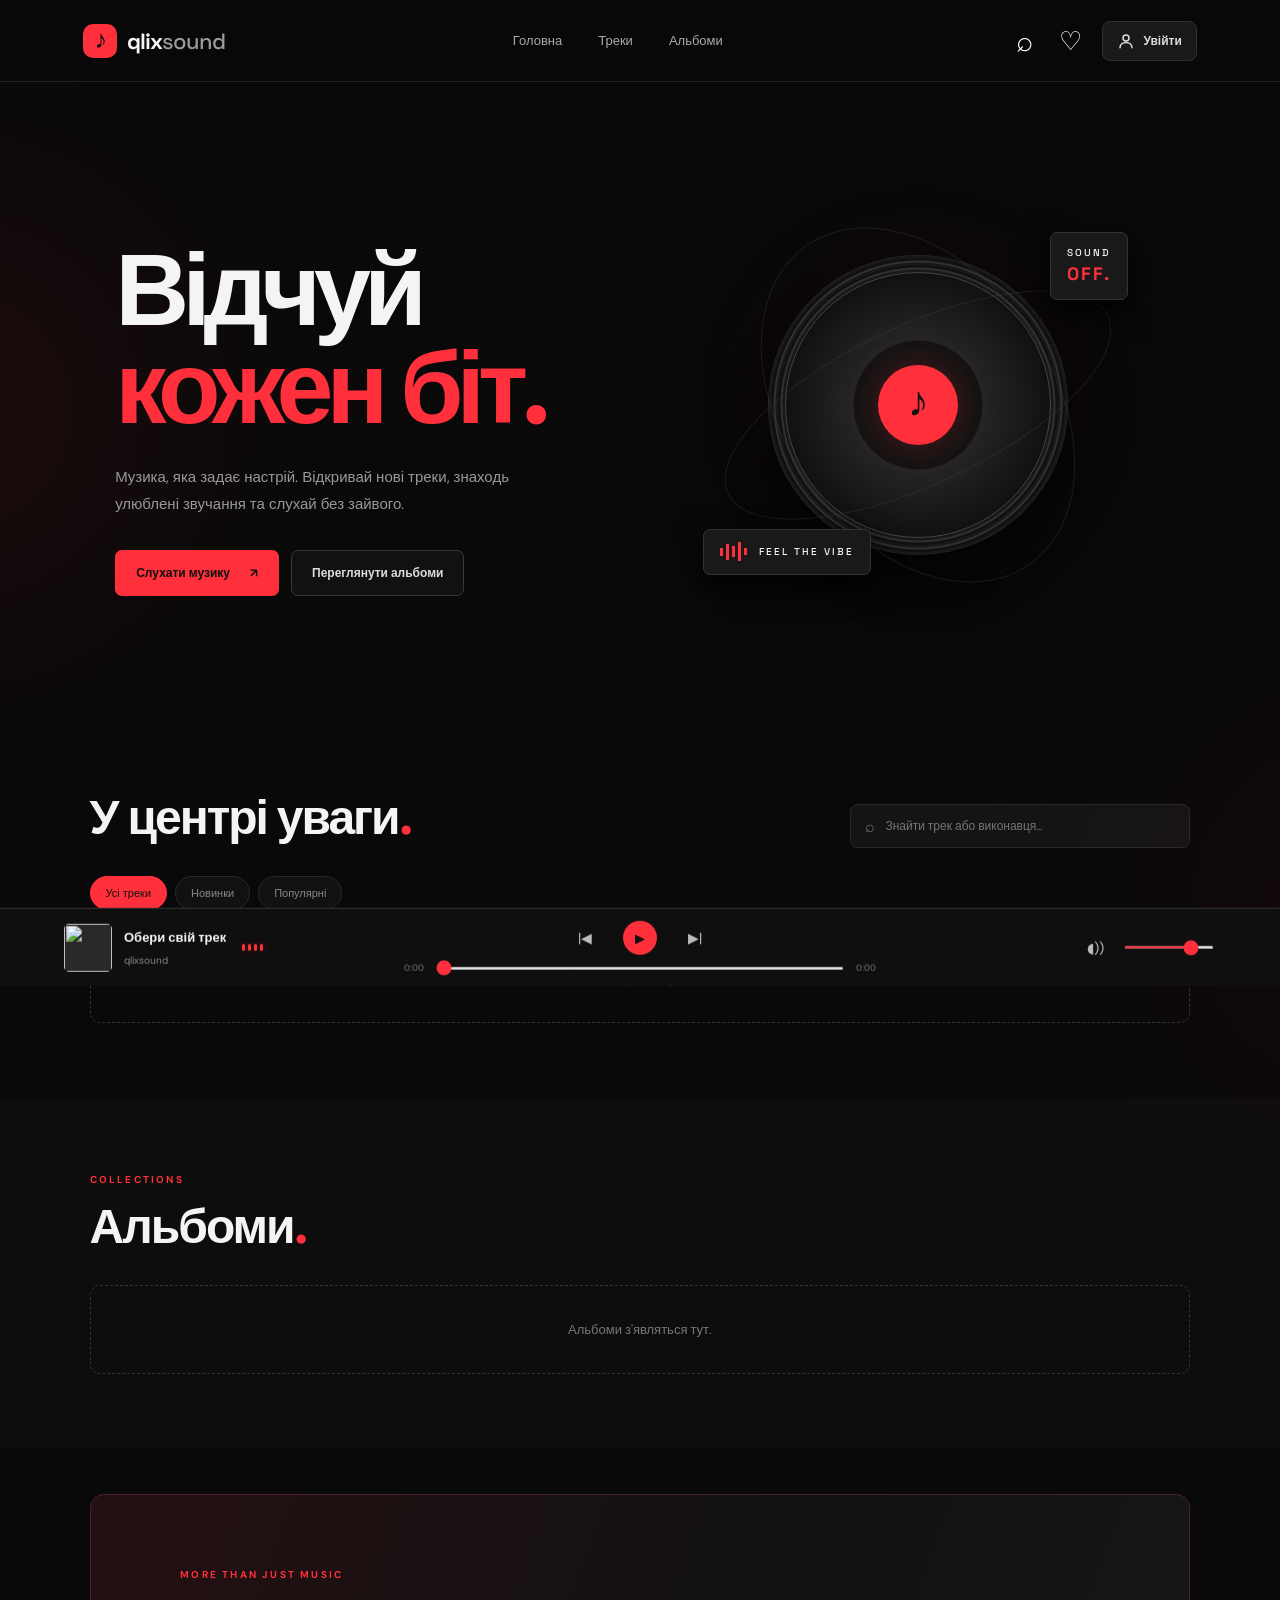
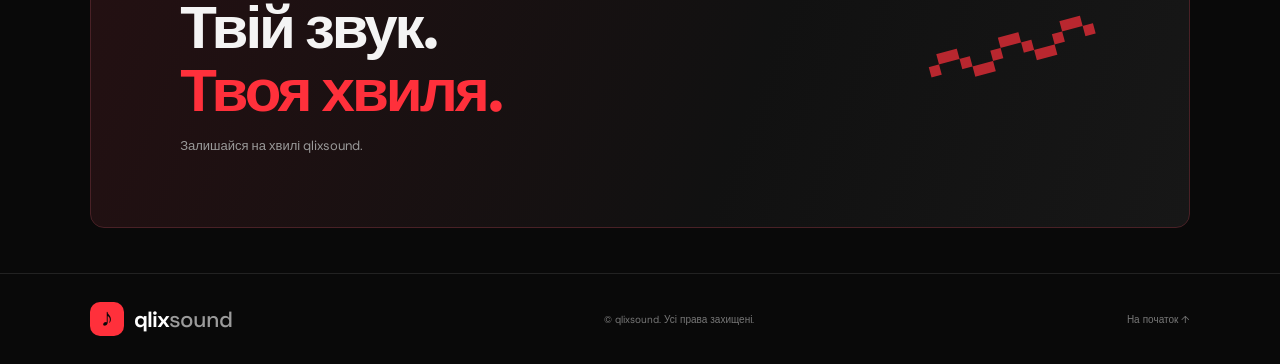
==== commit 13919cbb: "Add files via upload" ====
--- a/index.html
+++ b/index.html
@@ -4,17 +4,22 @@
   <meta charset="utf-8">
   <meta name="viewport" content="width=device-width, initial-scale=1, viewport-fit=cover">
   <meta name="theme-color" content="#090909">
+  <meta name="apple-mobile-web-app-capable" content="yes">
+  <meta name="apple-mobile-web-app-status-bar-style" content="black-translucent">
+  <meta name="apple-mobile-web-app-title" content="qlixsound">
+  <link rel="manifest" href="manifest.webmanifest">
+  <link rel="apple-touch-icon" href="apple-touch-icon.png">
   <title>qlixsound — Feel the music</title>
   <link rel="preconnect" href="https://fonts.googleapis.com">
   <link rel="preconnect" href="https://fonts.gstatic.com" crossorigin>
   <link href="https://fonts.googleapis.com/css2?family=DM+Sans:wght@400;500;600;700;800&family=Space+Grotesk:wght@500;600;700&display=swap" rel="stylesheet">
-  <link rel="stylesheet" href="style.css">
+  <link rel="stylesheet" href="style.css?v=20261106-pwa1">
   <script src="https://cdn.jsdelivr.net/npm/@supabase/supabase-js@2"></script>
 </head>
 <body>
   <div class="ambient ambient-one"></div><div class="ambient ambient-two"></div>
   <header class="topbar">
-    <a class="brand" href="#"><span class="brand-mark">Q</span><span>qlix<span class="brand-light">sound</span></span></a>
+    <a class="brand" href="#"><span class="brand-mark" aria-hidden="true">♪</span><span>qlix<span class="brand-light">sound</span></span></a>
     <nav class="main-nav">
       <a href="#discover">Головна</a><a href="#tracks">Треки</a><a href="#albums">Альбоми</a>
     </nav>
@@ -36,7 +41,7 @@
       </div>
       <div class="hero-art">
         <div class="hero-orbit orbit-a"></div><div class="hero-orbit orbit-b"></div>
-        <div class="hero-disc"><div class="disc-inner"><div class="disc-center">Q</div></div></div>
+        <div class="hero-disc"><div class="disc-inner"><div class="disc-center" aria-label="Музична нота">♪</div></div></div>
         <div class="floating-tag tag-top">SOUND<br><b id="sound-status">OFF.</b></div>
         <div class="floating-tag tag-bottom"><span class="equalizer"><i></i><i></i><i></i><i></i><i></i></span> FEEL THE VIBE</div>
       </div>
@@ -46,6 +51,7 @@
       <div class="section-head"><div><h2>У центрі уваги<span>.</span></h2></div><div class="search-wrap"><span>⌕</span><input id="search" type="search" placeholder="Знайти трек або виконавця..."></div></div>
       <div class="filter-row"><button class="filter-chip active" data-filter="all">Усі треки</button><button class="filter-chip" data-filter="new">Новинки</button><button class="filter-chip" data-filter="popular">Популярні</button></div>
       <div class="track-grid" id="track-grid"><div class="empty-state">Завантажуємо музику...</div></div>
+      <div class="track-more-wrap" id="track-more-wrap" hidden><a class="btn btn-ghost track-more-btn" href="tracks.html">ПЕРЕГЛЯНУТИ ВСІ ТРЕКИ <span>↗</span></a></div>
     </section>
 
     <section class="section albums-section" id="albums">
@@ -61,7 +67,7 @@
 
   </main>
 
-  <footer><a class="brand" href="#"><span class="brand-mark">Q</span><span>qlix<span class="brand-light">sound</span></span></a><span>© <span id="year"></span> qlixsound. Усі права захищені.</span><a href="#discover">На початок ↑</a></footer>
+  <footer><a class="brand" href="#"><span class="brand-mark" aria-hidden="true">♪</span><span>qlix<span class="brand-light">sound</span></span></a><span>© <span id="year"></span> qlixsound. Усі права захищені.</span><a href="#discover">На початок ↑</a></footer>
 
   <div class="player" id="player">
     <button class="player-track" id="player-open" type="button" aria-label="Відкрити трек, що грає"><img id="player-cover" src="" alt=""><span class="player-track-copy"><strong id="player-title">Обери свій трек</strong><small id="player-artist">qlixsound</small></span><span class="mini-eq" id="mini-eq" aria-hidden="true"><i></i><i></i><i></i><i></i></span></button>
@@ -89,6 +95,7 @@
   <div class="modal" id="track-modal"><div class="modal-card track-detail"><button class="modal-close" data-close="track-modal">×</button><div id="track-detail-content"></div></div></div>
 
   <div class="toast" id="toast"></div>
-  <script src="config.js"></script><script src="app.js"></script>
+  <script src="config.js"></script><script src="app.js?v=20261106-pwa1"></script>
+  <script src="pwa-register.js"></script>
 </body>
 </html>
--- a/style.css
+++ b/style.css
@@ -414,3 +414,33 @@
  .now-playing-hint{margin-top:18px}
 }
 @media(prefers-reduced-motion:reduce){.now-playing,.now-playing-close,.now-playing-controls button{transition:none}}
+
+
+/* ============================================================
+   БІБЛІОТЕКА ТРЕКІВ — кнопка та окрема сторінка
+   ============================================================ */
+.track-more-wrap{display:flex;justify-content:center;margin:30px auto 0}
+.track-more-wrap[hidden]{display:none!important}
+.track-more-btn{min-width:220px;gap:18px;border-color:#ff303b66;background:linear-gradient(110deg,#211012,#141414);color:#f4f4f4;letter-spacing:1px;font-size:10px}
+.track-more-btn span{color:var(--lime);font-size:16px;transition:transform .2s}
+.track-more-btn:hover{border-color:var(--lime);background:#1b1112;transform:translateY(-2px);box-shadow:0 12px 32px #ff303b18}
+.track-more-btn:hover span{transform:translate(3px,-2px)}
+.all-tracks-page .hero,
+.all-tracks-page .albums-section,
+.all-tracks-page .wide-cta,
+.all-tracks-page .posts-section{display:none!important}
+.all-tracks-page .all-tracks-heading{min-height:calc(100vh - 180px);padding-top:70px;padding-bottom:150px}
+.all-tracks-page .section-head{align-items:end}
+.all-tracks-page .section-head h2{font-size:clamp(38px,5vw,58px)}
+.all-tracks-page footer{margin-top:20px}
+@media(max-width:700px){
+  .track-more-wrap{margin-top:24px}
+  .track-more-btn{width:100%;min-height:48px;font-size:10px}
+  .all-tracks-page .all-tracks-heading{min-height:calc(100vh - 130px);padding:42px 5% 145px}
+  .all-tracks-page .section-head{gap:18px}
+  .all-tracks-page .section-head h2{font-size:36px}
+}
+
+/* Music-note mark: replaces the former Q without changing the logo layout. */
+.brand-mark{font-family:Arial,sans-serif;font-size:25px;line-height:1;font-weight:700;padding-bottom:3px}
+.disc-center{font-family:Arial,sans-serif;font-size:42px;line-height:1;font-weight:700;padding-bottom:5px}
